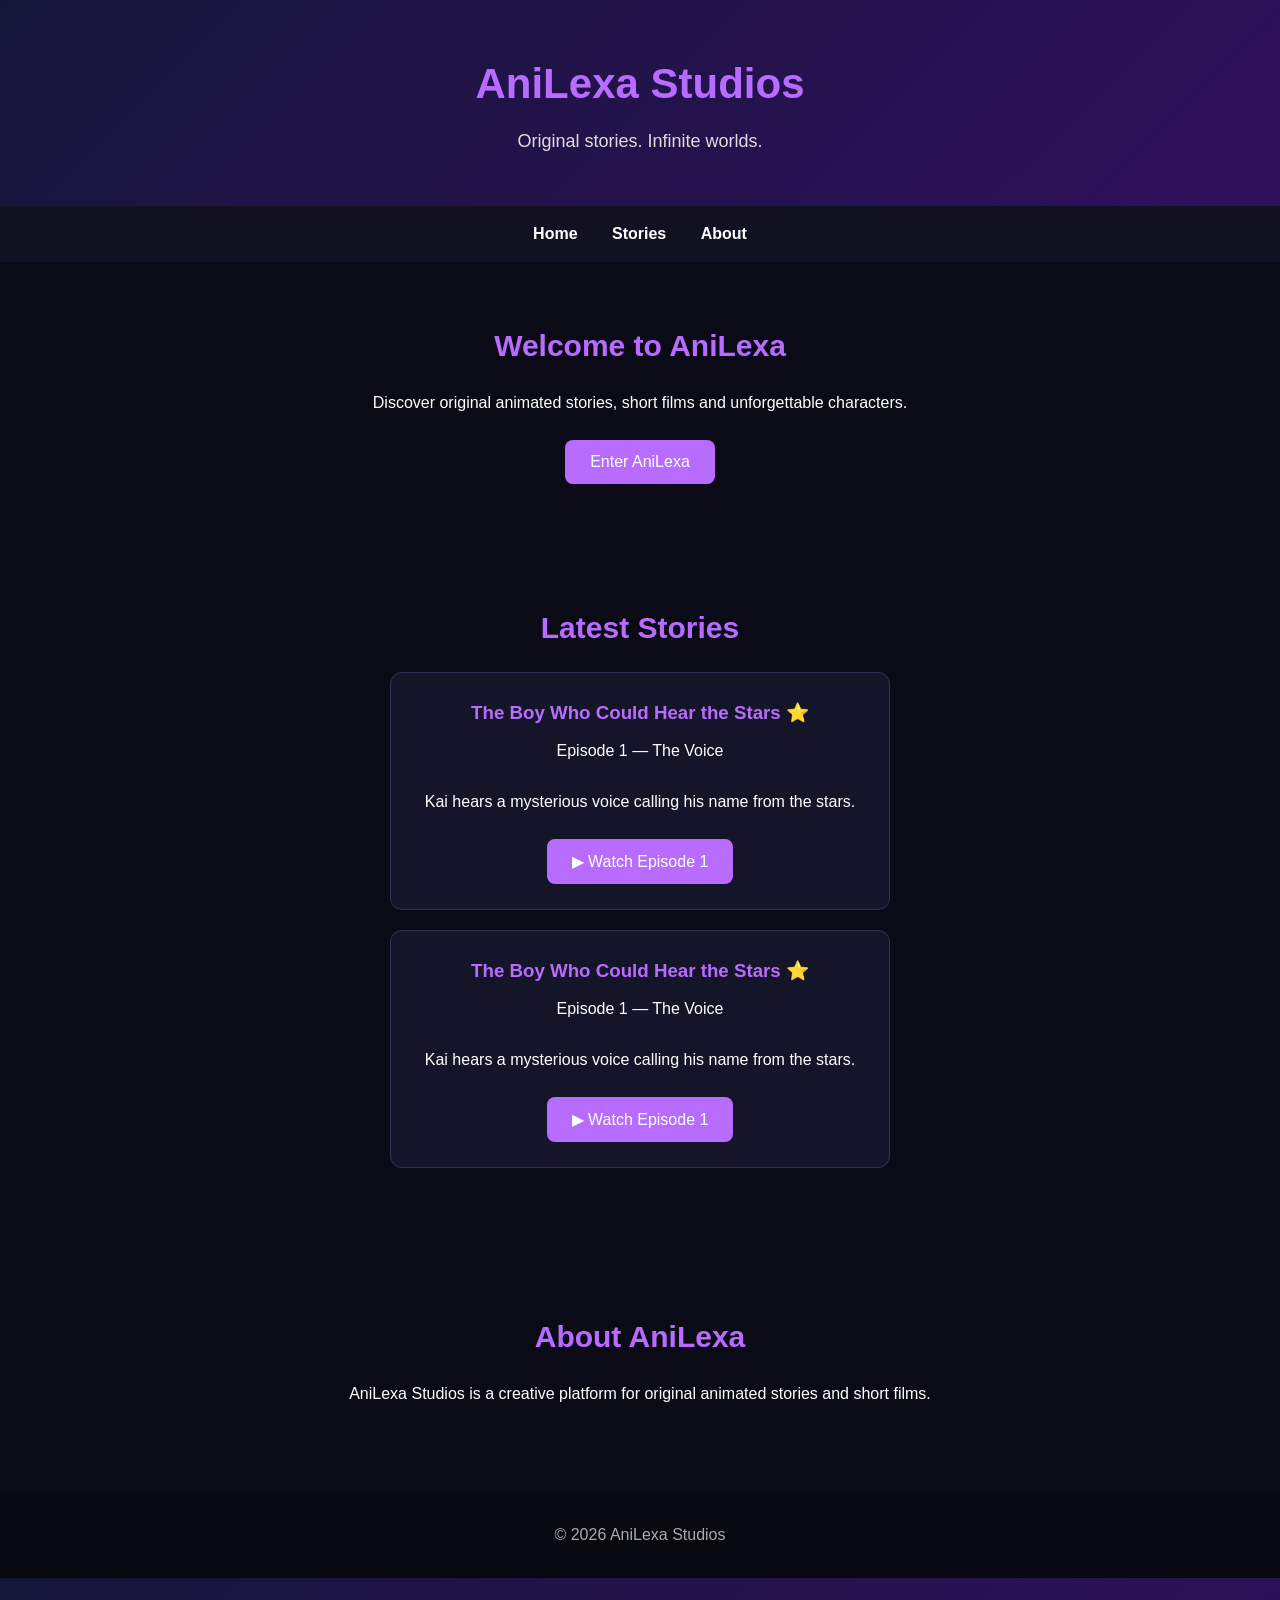
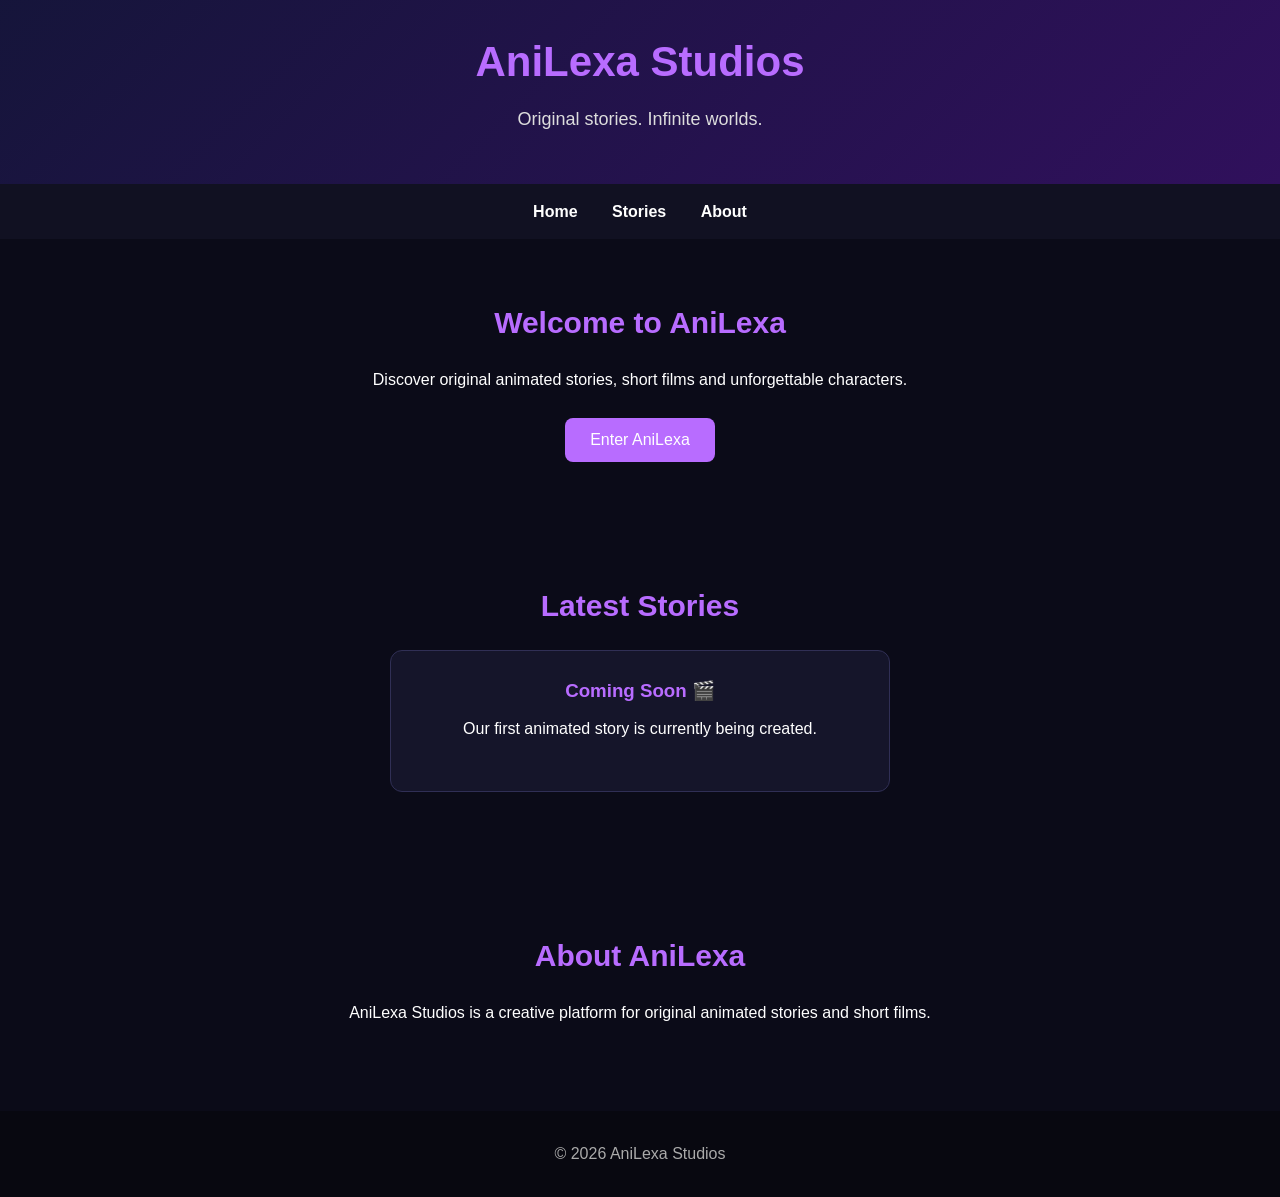
==== index.html @ 505eaad0 "Add story card for 'The Boy Who Could Hear the Stars'" ====
<!DOCTYPE html>
<html lang="en">

<head>
    <meta charset="UTF-8">
    <meta name="viewport" content="width=device-width, initial-scale=1.0">

    <title>AniLexa Studios</title>

    <meta name="description"
        content="AniLexa Studios - Original animated stories and short films.">

    <link rel="stylesheet" href="style.css">
</head>

<body>

    <header>
        <h1>AniLexa Studios</h1>
        <p>Original stories. Infinite worlds.</p>
    </header>

    <nav>
        <a href="#home">Home</a>
        <a href="#stories">Stories</a>
        <a href="#about">About</a>
    </nav>

    <main>

        <section id="home">
            <h2>Welcome to AniLexa</h2>
            <p>
                Discover original animated stories,
                short films and unforgettable characters.
            </p>

            <button onclick="welcomeMessage()">
                Enter AniLexa
            </button>
        </section>

        <section id="stories">
            <h2>Latest Stories</h2>

            <div class="story-card">

    <h3>The Boy Who Could Hear the Stars ⭐</h3>

    <p>
        Episode 1 — The Voice
    </p>

    <p>
        Kai hears a mysterious voice calling
        his name from the stars.
    </p>

    <a href="episode1.html">
        <button>▶ Watch Episode 1</button>
    </a>

            </div><div class="story-card">

    <h3>The Boy Who Could Hear the Stars ⭐</h3>

    <p>
        Episode 1 — The Voice
    </p>

    <p>
        Kai hears a mysterious voice calling
        his name from the stars.
    </p>

    <a href="episode1.html">
        <button>▶ Watch Episode 1</button>
    </a>

            </div>
    
            
    
                </p>
            </div>

        </section>

        <section id="about">
            <h2>About AniLexa</h2>

            <p>
                AniLexa Studios is a creative platform
                for original animated stories and short films.
            </p>
        </section>

    </main>

    <footer>
        <p>© 2026 AniLexa Studios</p>
    </footer>

    <script>

        function welcomeMessage() {
            alert("Welcome to AniLexa Studios! 🎬");
        }

    </script>

</body>

  </html><!DOCTYPE html>
<html lang="en">

<head>
    <meta charset="UTF-8">
    <meta name="viewport" content="width=device-width, initial-scale=1.0">

    <title>AniLexa Studios</title>

    <meta name="description"
        content="AniLexa Studios - Original animated stories and short films.">

    <link rel="stylesheet" href="style.css">
</head>

<body>

    <header>
        <h1>AniLexa Studios</h1>
        <p>Original stories. Infinite worlds.</p>
    </header>

    <nav>
        <a href="#home">Home</a>
        <a href="#stories">Stories</a>
        <a href="#about">About</a>
    </nav>

    <main>

        <section id="home">
            <h2>Welcome to AniLexa</h2>
            <p>
                Discover original animated stories,
                short films and unforgettable characters.
            </p>

            <button onclick="welcomeMessage()">
                Enter AniLexa
            </button>
        </section>

        <section id="stories">
            <h2>Latest Stories</h2>

            <div class="story-card">
                <h3>Coming Soon 🎬</h3>
                <p>
                    Our first animated story is currently
                    being created.
                </p>
            </div>

        </section>

        <section id="about">
            <h2>About AniLexa</h2>

            <p>
                AniLexa Studios is a creative platform
                for original animated stories and short films.
            </p>
        </section>

    </main>

    <footer>
        <p>© 2026 AniLexa Studios</p>
    </footer>

    <script>

        function welcomeMessage() {
            alert("Welcome to AniLexa Studios! 🎬");
        }

    </script>

</body>

  </html>
---- style.css ----
* {
    box-sizing: border-box;
    margin: 0;
    padding: 0;
}

body {
    background-color: #0b0b18;
    color: white;
    font-family: Arial, sans-serif;
    line-height: 1.6;
}

header {
    text-align: center;
    padding: 50px 20px;
    background: linear-gradient(135deg, #15153a, #30105c);
}

header h1 {
    color: #b86cff;
    font-size: 42px;
    margin-bottom: 10px;
}

header p {
    color: #ddd;
    font-size: 18px;
}

nav {
    background-color: #111122;
    padding: 15px;
    text-align: center;
    position: sticky;
    top: 0;
}

nav a {
    color: white;
    text-decoration: none;
    margin: 0 15px;
    font-weight: bold;
}

nav a:hover {
    color: #b86cff;
}

main {
    max-width: 1000px;
    margin: auto;
}

section {
    padding: 60px 20px;
    text-align: center;
}

section h2 {
    color: #b86cff;
    margin-bottom: 20px;
    font-size: 30px;
}

section p {
    max-width: 650px;
    margin: 0 auto 25px;
}

button {
    background-color: #b86cff;
    color: white;
    border: none;
    padding: 13px 25px;
    border-radius: 8px;
    font-size: 16px;
    cursor: pointer;
}

button:hover {
    background-color: #8d3ee8;
}

.story-card {
    background-color: #15152a;
    border: 1px solid #302f55;
    padding: 25px;
    border-radius: 12px;
    max-width: 500px;
    margin: 20px auto;
}

.story-card h3 {
    color: #b86cff;
    margin-bottom: 10px;
}

footer {
    text-align: center;
    padding: 30px;
    background-color: #080810;
    color: #aaa;
  }
---- style.css ----
* {
    box-sizing: border-box;
    margin: 0;
    padding: 0;
}

body {
    background-color: #0b0b18;
    color: white;
    font-family: Arial, sans-serif;
    line-height: 1.6;
}

header {
    text-align: center;
    padding: 50px 20px;
    background: linear-gradient(135deg, #15153a, #30105c);
}

header h1 {
    color: #b86cff;
    font-size: 42px;
    margin-bottom: 10px;
}

header p {
    color: #ddd;
    font-size: 18px;
}

nav {
    background-color: #111122;
    padding: 15px;
    text-align: center;
    position: sticky;
    top: 0;
}

nav a {
    color: white;
    text-decoration: none;
    margin: 0 15px;
    font-weight: bold;
}

nav a:hover {
    color: #b86cff;
}

main {
    max-width: 1000px;
    margin: auto;
}

section {
    padding: 60px 20px;
    text-align: center;
}

section h2 {
    color: #b86cff;
    margin-bottom: 20px;
    font-size: 30px;
}

section p {
    max-width: 650px;
    margin: 0 auto 25px;
}

button {
    background-color: #b86cff;
    color: white;
    border: none;
    padding: 13px 25px;
    border-radius: 8px;
    font-size: 16px;
    cursor: pointer;
}

button:hover {
    background-color: #8d3ee8;
}

.story-card {
    background-color: #15152a;
    border: 1px solid #302f55;
    padding: 25px;
    border-radius: 12px;
    max-width: 500px;
    margin: 20px auto;
}

.story-card h3 {
    color: #b86cff;
    margin-bottom: 10px;
}

footer {
    text-align: center;
    padding: 30px;
    background-color: #080810;
    color: #aaa;
  }
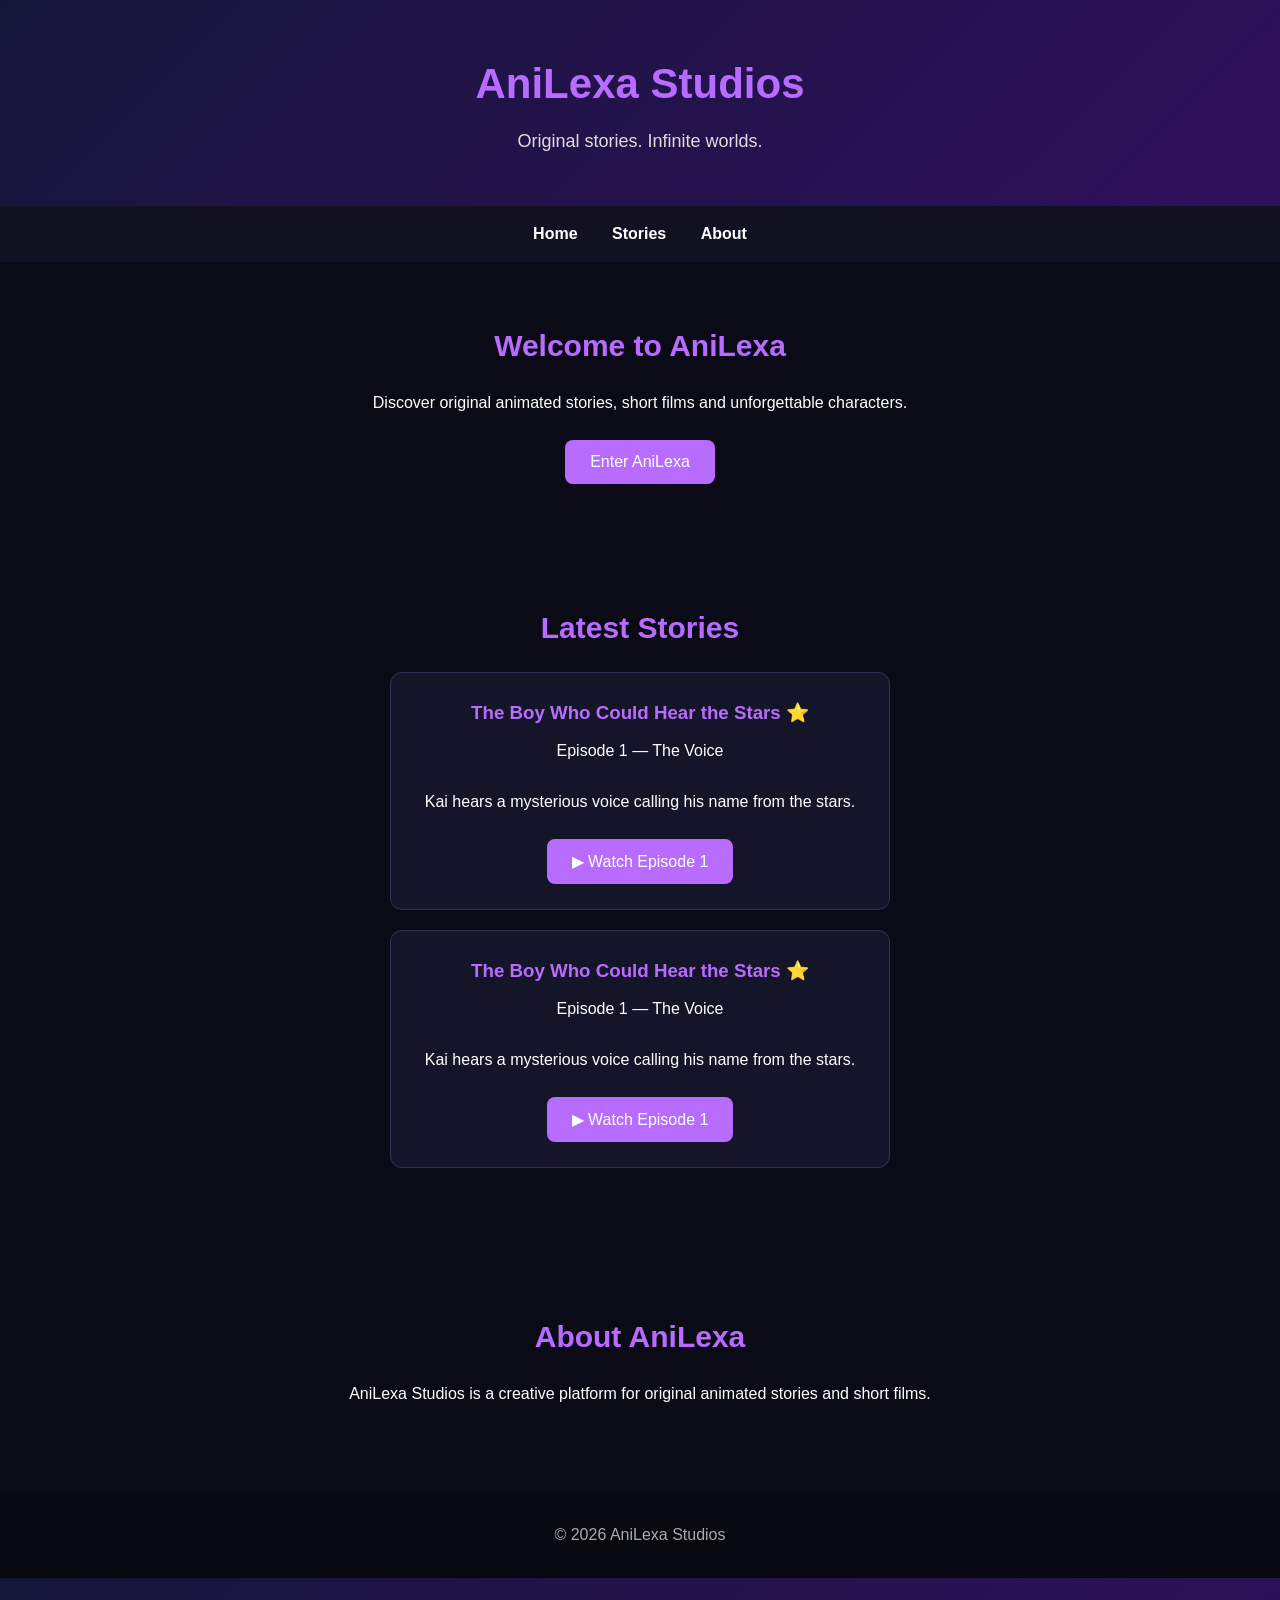
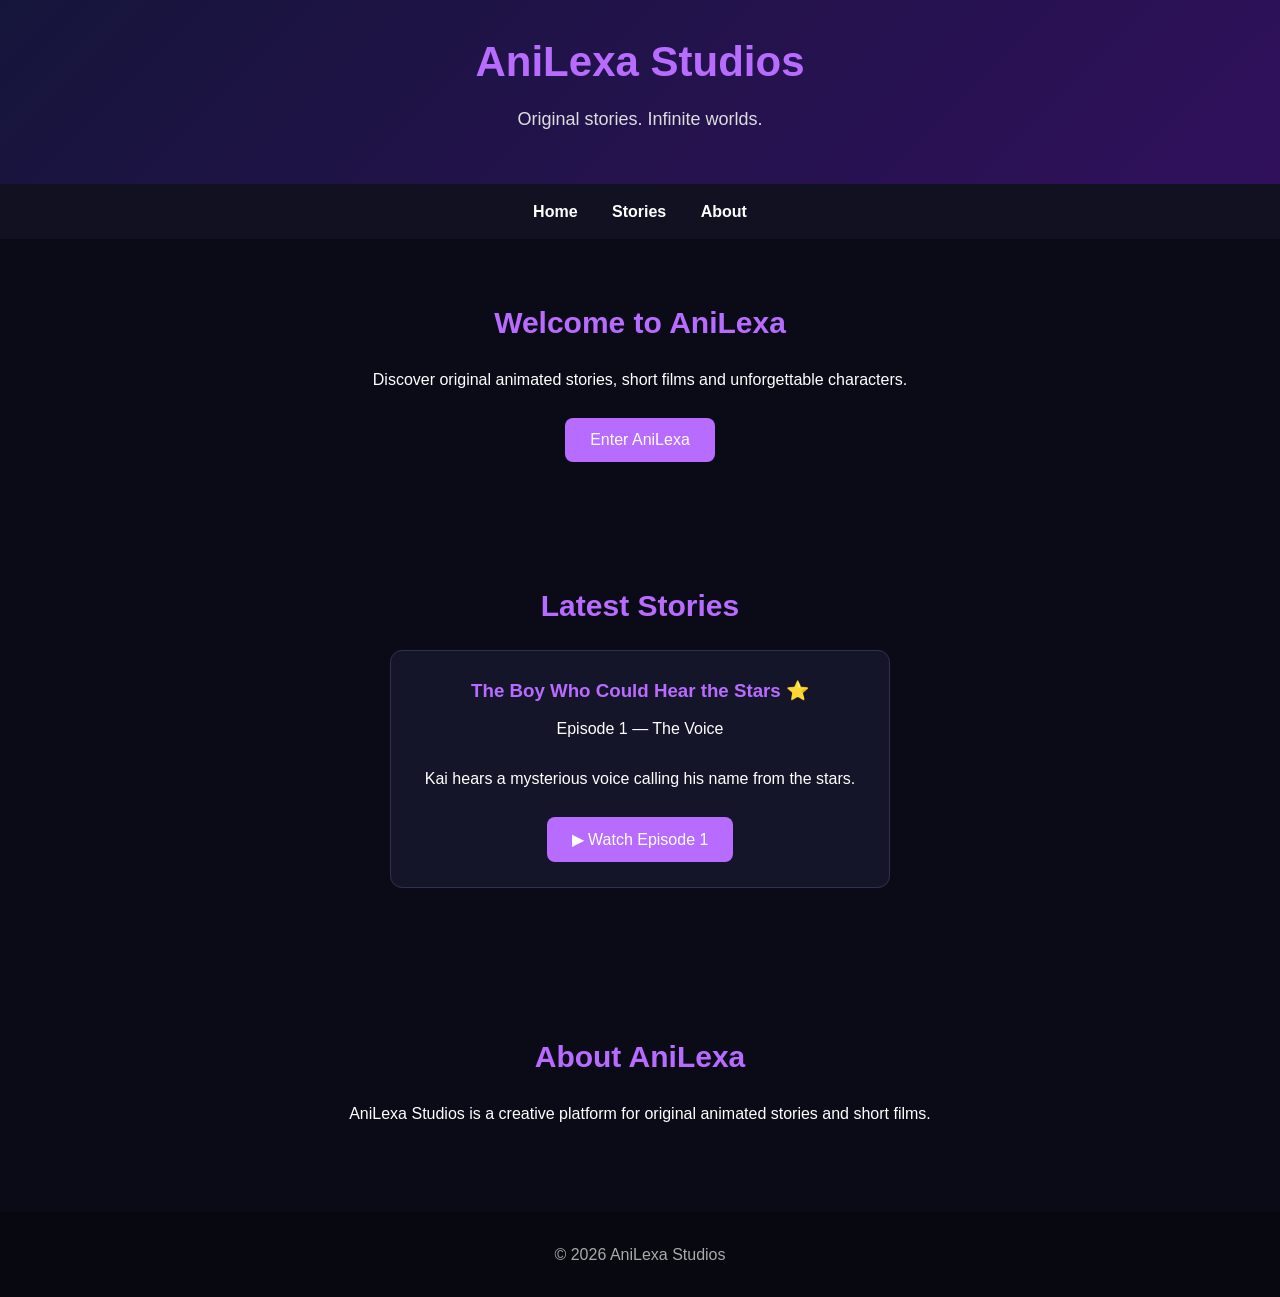
==== commit 190e8029: "Update story section with new episode details" ====
--- a/index.html
+++ b/index.html
@@ -157,10 +157,23 @@
             <h2>Latest Stories</h2>
 
             <div class="story-card">
-                <h3>Coming Soon 🎬</h3>
-                <p>
-                    Our first animated story is currently
-                    being created.
+
+    <h3>The Boy Who Could Hear the Stars ⭐</h3>
+
+    <p>
+        Episode 1 — The Voice
+    </p>
+
+    <p>
+        Kai hears a mysterious voice calling
+        his name from the stars.
+    </p>
+
+    <a href="episode1.html">
+        <button>▶ Watch Episode 1</button>
+    </a>
+
+</div>
                 </p>
             </div>
 
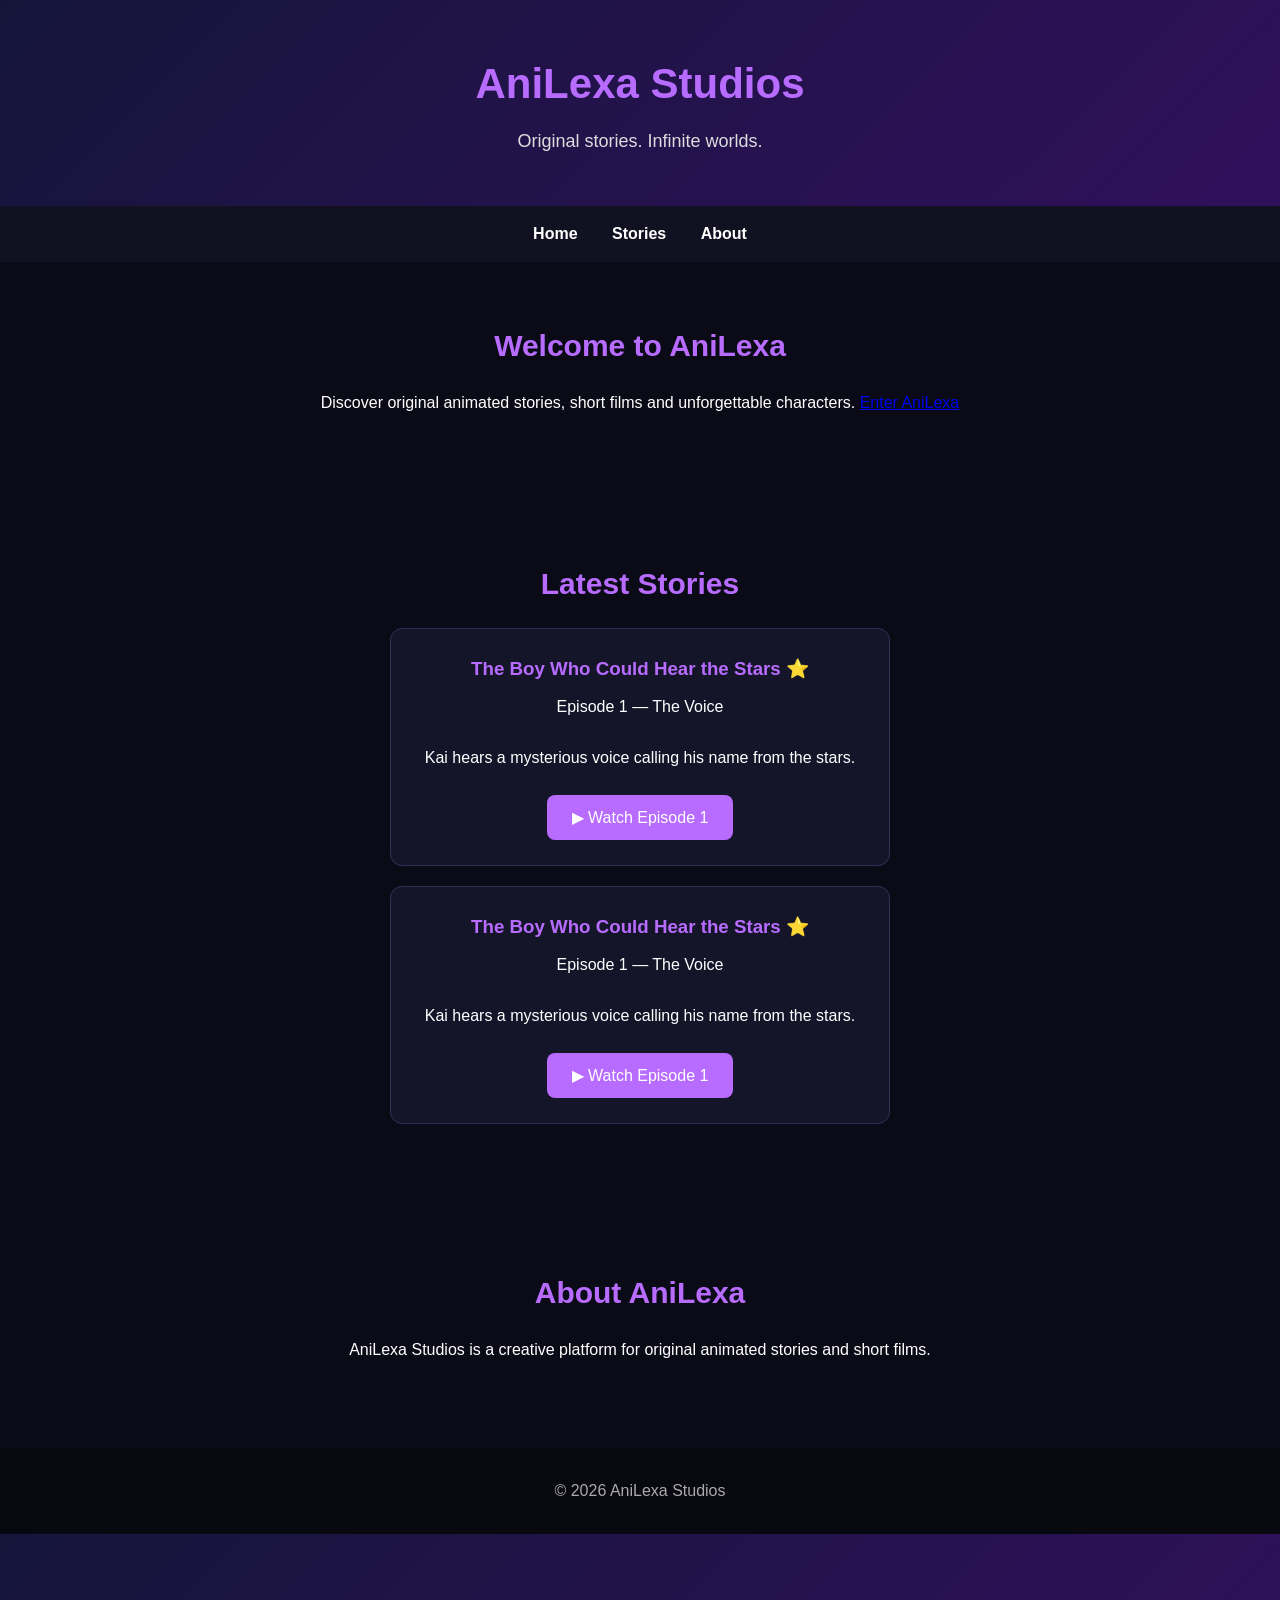
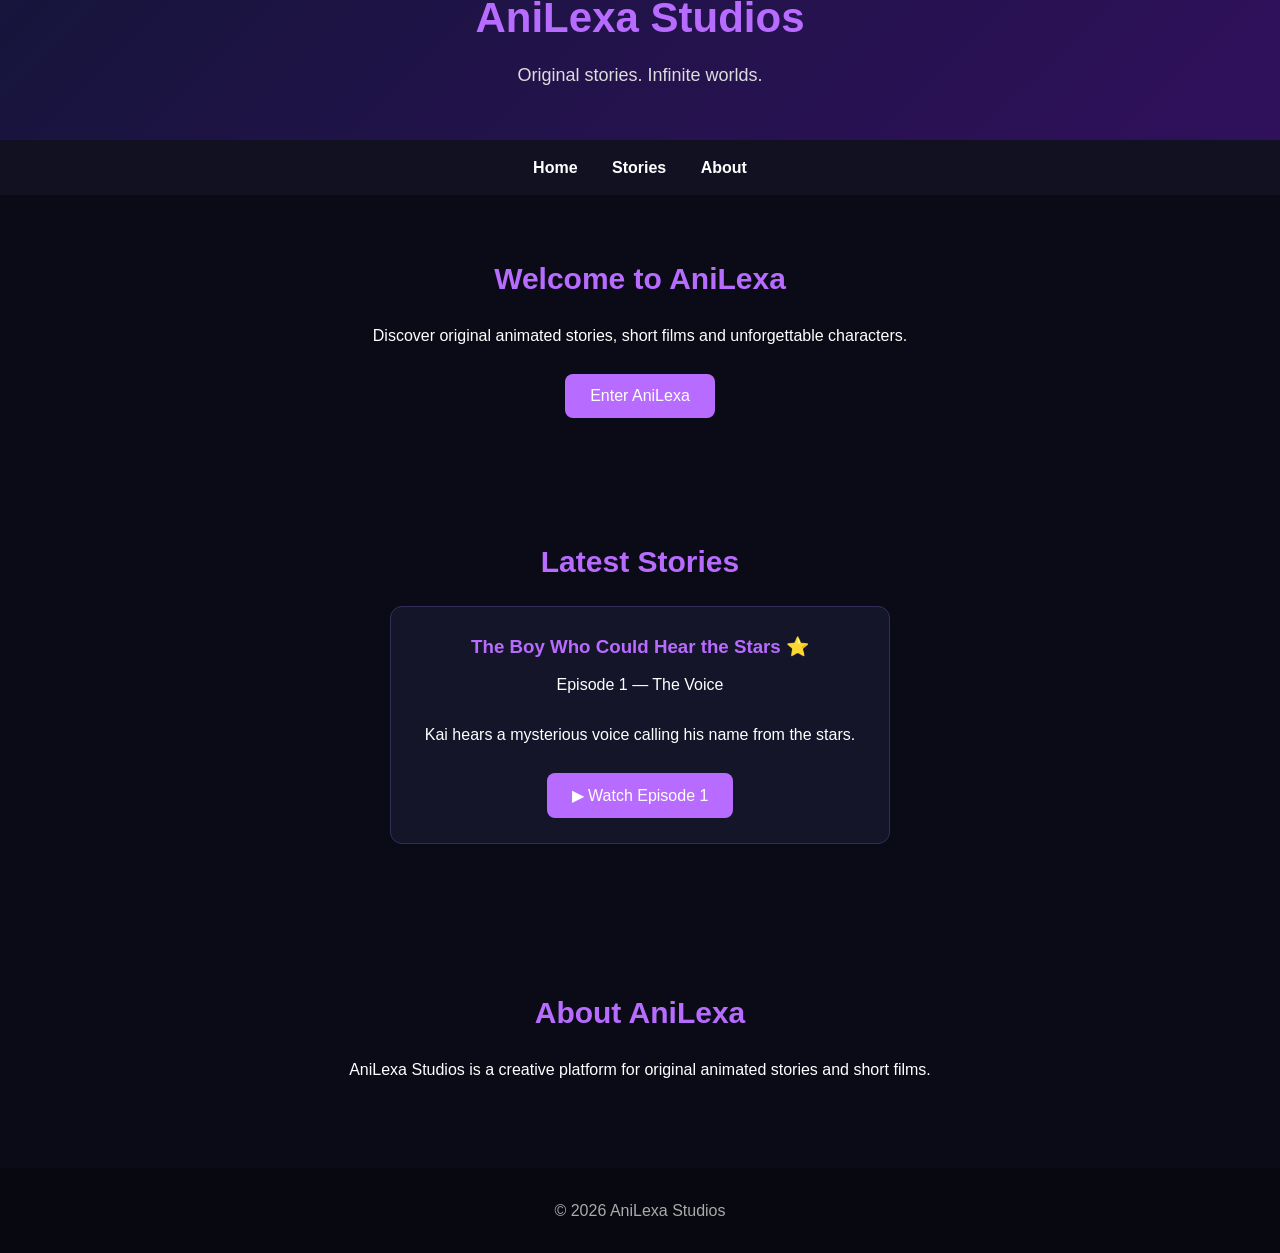
==== commit 6212cac5: "Update index.html" ====
--- a/index.html
+++ b/index.html
@@ -33,11 +33,11 @@
             <p>
                 Discover original animated stories,
                 short films and unforgettable characters.
-            </p>
-
-            <button onclick="welcomeMessage()">
-                Enter AniLexa
-            </button>
+            <a href="#stories" class="enter-button">
+    Enter AniLexa
+</a>
+
+            
         </section>
 
         <section id="stories">
--- a/style.css
+++ b/style.css
@@ -101,4 +101,93 @@
     padding: 30px;
     background-color: #080810;
     color: #aaa;
-  }
+  }.episode {
+    max-width: 800px;
+    margin: auto;
+}
+
+.episode h2 {
+    font-size: 36px;
+    color: #b86cff;
+    margin-bottom: 10px;
+}
+
+.episode-number {
+    color: #aaa;
+    font-size: 18px;
+    margin-bottom: 30px;
+}
+
+.video-box {
+    width: 100%;
+    height: 400px;
+    background: linear-gradient(135deg, #111122, #241044);
+    border: 2px solid #b86cff;
+    border-radius: 15px;
+
+    display: flex;
+    align-items: center;
+    justify-content: center;
+
+    margin-bottom: 40px;
+}
+
+.video-box p {
+    color: #ddd;
+    font-size: 20px;
+}
+
+.episode h3 {
+    color: #b86cff;
+    margin-top: 30px;
+    margin-bottom: 10px;
+}
+
+.episode a {
+    text-decoration: none;
+    }
+.episode {
+    max-width: 800px;
+    margin: auto;
+}
+
+.episode h2 {
+    font-size: 36px;
+    color: #b86cff;
+    margin-bottom: 10px;
+}
+
+.episode-number {
+    color: #aaa;
+    font-size: 18px;
+    margin-bottom: 30px;
+}
+
+.video-box {
+    width: 100%;
+    height: 400px;
+    background: linear-gradient(135deg, #111122, #241044);
+    border: 2px solid #b86cff;
+    border-radius: 15px;
+
+    display: flex;
+    align-items: center;
+    justify-content: center;
+
+    margin-bottom: 40px;
+}
+
+.video-box p {
+    color: #ddd;
+    font-size: 20px;
+}
+
+.episode h3 {
+    color: #b86cff;
+    margin-top: 30px;
+    margin-bottom: 10px;
+}
+
+.episode a {
+    text-decoration: none;
+    }
--- a/style.css
+++ b/style.css
@@ -101,4 +101,93 @@
     padding: 30px;
     background-color: #080810;
     color: #aaa;
-  }
+  }.episode {
+    max-width: 800px;
+    margin: auto;
+}
+
+.episode h2 {
+    font-size: 36px;
+    color: #b86cff;
+    margin-bottom: 10px;
+}
+
+.episode-number {
+    color: #aaa;
+    font-size: 18px;
+    margin-bottom: 30px;
+}
+
+.video-box {
+    width: 100%;
+    height: 400px;
+    background: linear-gradient(135deg, #111122, #241044);
+    border: 2px solid #b86cff;
+    border-radius: 15px;
+
+    display: flex;
+    align-items: center;
+    justify-content: center;
+
+    margin-bottom: 40px;
+}
+
+.video-box p {
+    color: #ddd;
+    font-size: 20px;
+}
+
+.episode h3 {
+    color: #b86cff;
+    margin-top: 30px;
+    margin-bottom: 10px;
+}
+
+.episode a {
+    text-decoration: none;
+    }
+.episode {
+    max-width: 800px;
+    margin: auto;
+}
+
+.episode h2 {
+    font-size: 36px;
+    color: #b86cff;
+    margin-bottom: 10px;
+}
+
+.episode-number {
+    color: #aaa;
+    font-size: 18px;
+    margin-bottom: 30px;
+}
+
+.video-box {
+    width: 100%;
+    height: 400px;
+    background: linear-gradient(135deg, #111122, #241044);
+    border: 2px solid #b86cff;
+    border-radius: 15px;
+
+    display: flex;
+    align-items: center;
+    justify-content: center;
+
+    margin-bottom: 40px;
+}
+
+.video-box p {
+    color: #ddd;
+    font-size: 20px;
+}
+
+.episode h3 {
+    color: #b86cff;
+    margin-top: 30px;
+    margin-bottom: 10px;
+}
+
+.episode a {
+    text-decoration: none;
+    }
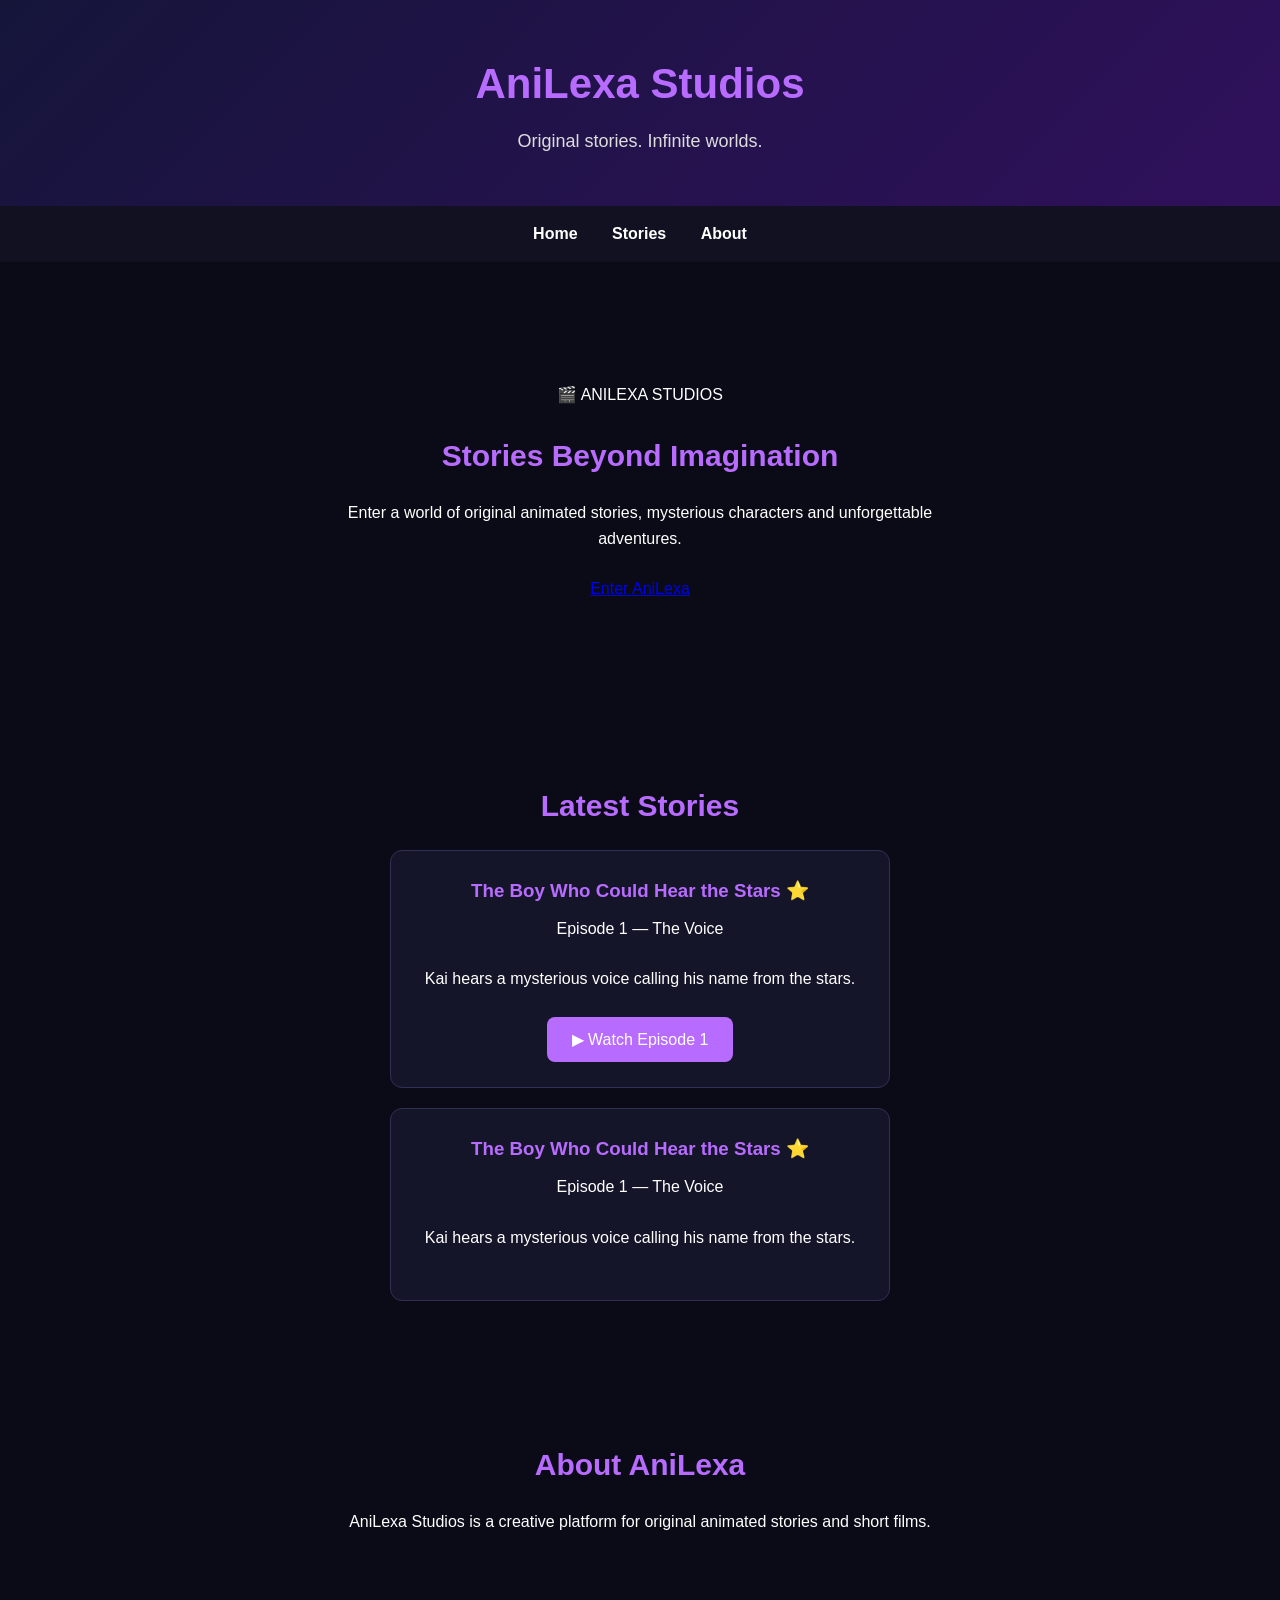
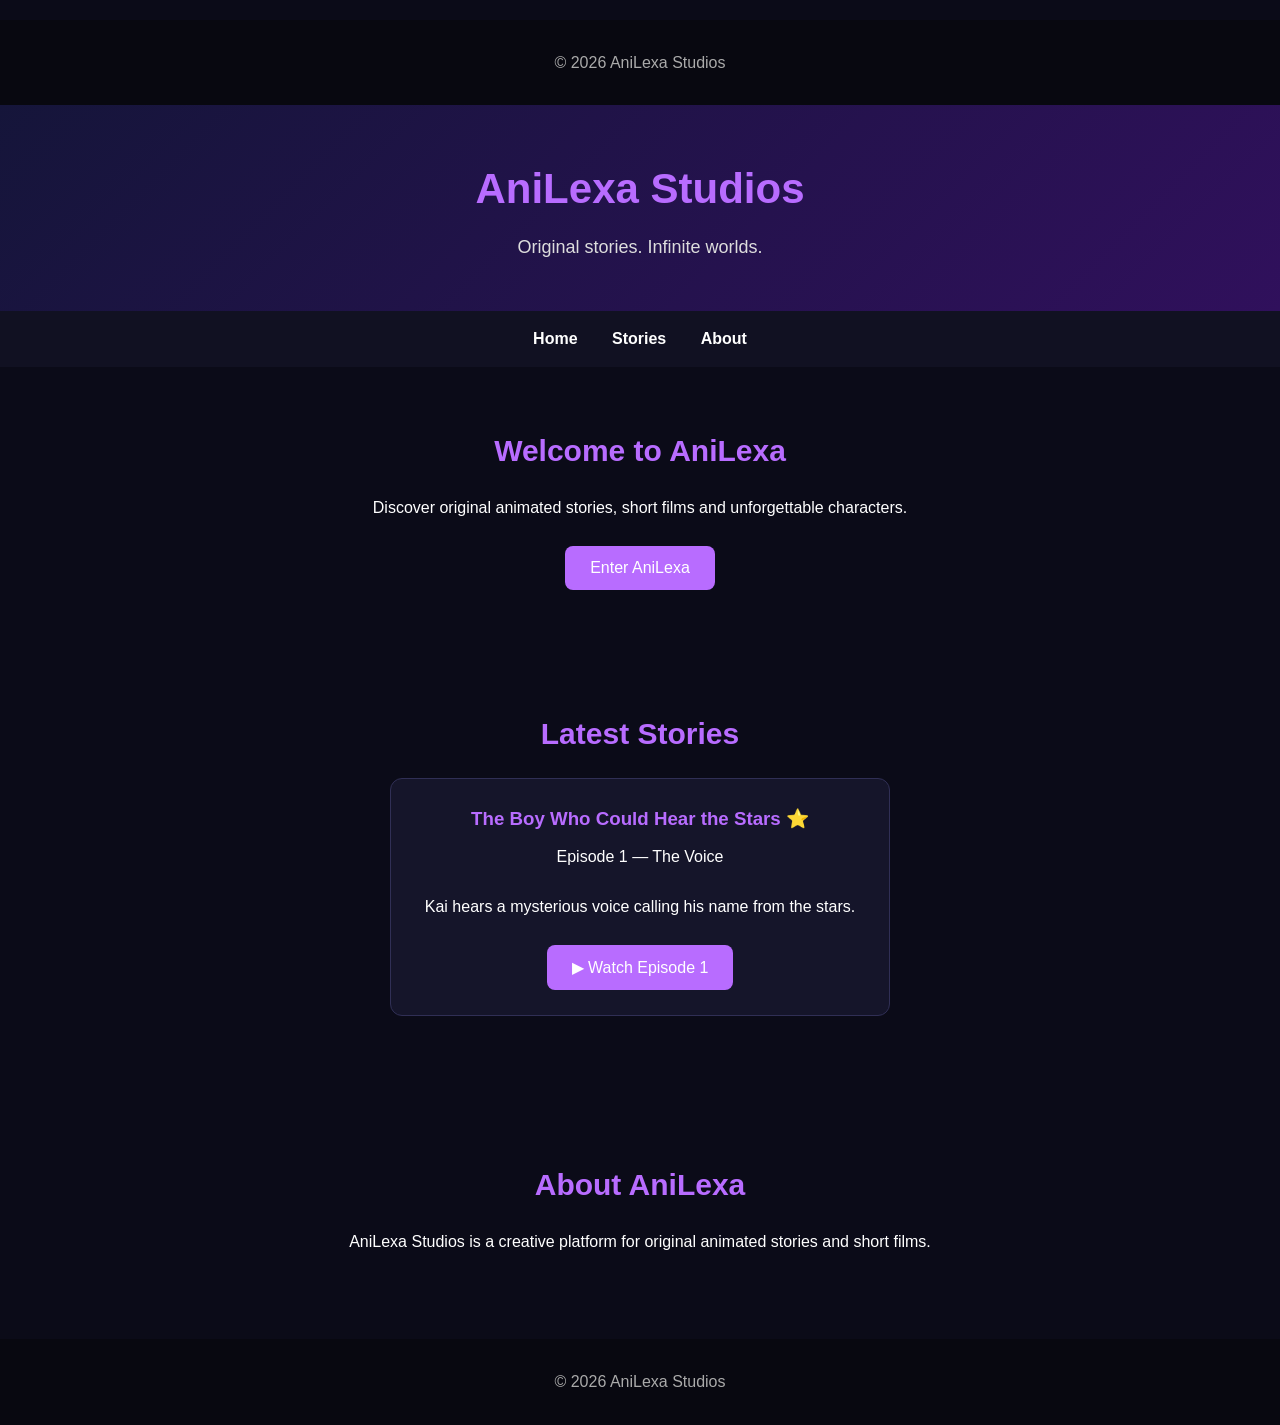
==== commit 3b4d9757: "Update index.html" ====
--- a/index.html
+++ b/index.html
@@ -29,14 +29,27 @@
     <main>
 
         <section id="home">
-            <h2>Welcome to AniLexa</h2>
-            <p>
-                Discover original animated stories,
-                short films and unforgettable characters.
-            <a href="#stories" class="enter-button">
-    Enter AniLexa
-</a>
-
+            
+<section id="home" class="hero">
+
+    <div class="hero-content">
+
+        <p class="hero-label">🎬 ANILEXA STUDIOS</p>
+
+        <h2>Stories Beyond Imagination</h2>
+
+        <p>
+            Enter a world of original animated stories,
+            mysterious characters and unforgettable adventures.
+        </p>
+
+        <a href="#stories" class="enter-button">
+            Enter AniLexa
+        </a>
+
+    </div>
+
+</section>
             
         </section>
 
@@ -73,16 +86,7 @@
         his name from the stars.
     </p>
 
-    <a href="episode1.html">
-        <button>▶ Watch Episode 1</button>
-    </a>
-
-            </div>
     
-            
-    
-                </p>
-            </div>
 
         </section>
 
--- a/style.css
+++ b/style.css
@@ -190,4 +190,21 @@
 
 .episode a {
     text-decoration: none;
-    }
+    }..enter-button {
+    display: inline-block;
+    background-color: #b86cff;
+    color: #ffffff !important;
+    text-decoration: none !important;
+    padding: 14px 28px;
+    border-radius: 10px;
+    font-size: 17px;
+    font-weight: bold;
+    border: 2px solid #b86cff;
+    transition: 0.3s;
+}
+
+.enter-button:hover {
+    background-color: #8d3ee8;
+    color: #ffffff !important;
+    transform: scale(1.05);
+}
--- a/style.css
+++ b/style.css
@@ -190,4 +190,21 @@
 
 .episode a {
     text-decoration: none;
-    }
+    }..enter-button {
+    display: inline-block;
+    background-color: #b86cff;
+    color: #ffffff !important;
+    text-decoration: none !important;
+    padding: 14px 28px;
+    border-radius: 10px;
+    font-size: 17px;
+    font-weight: bold;
+    border: 2px solid #b86cff;
+    transition: 0.3s;
+}
+
+.enter-button:hover {
+    background-color: #8d3ee8;
+    color: #ffffff !important;
+    transform: scale(1.05);
+}
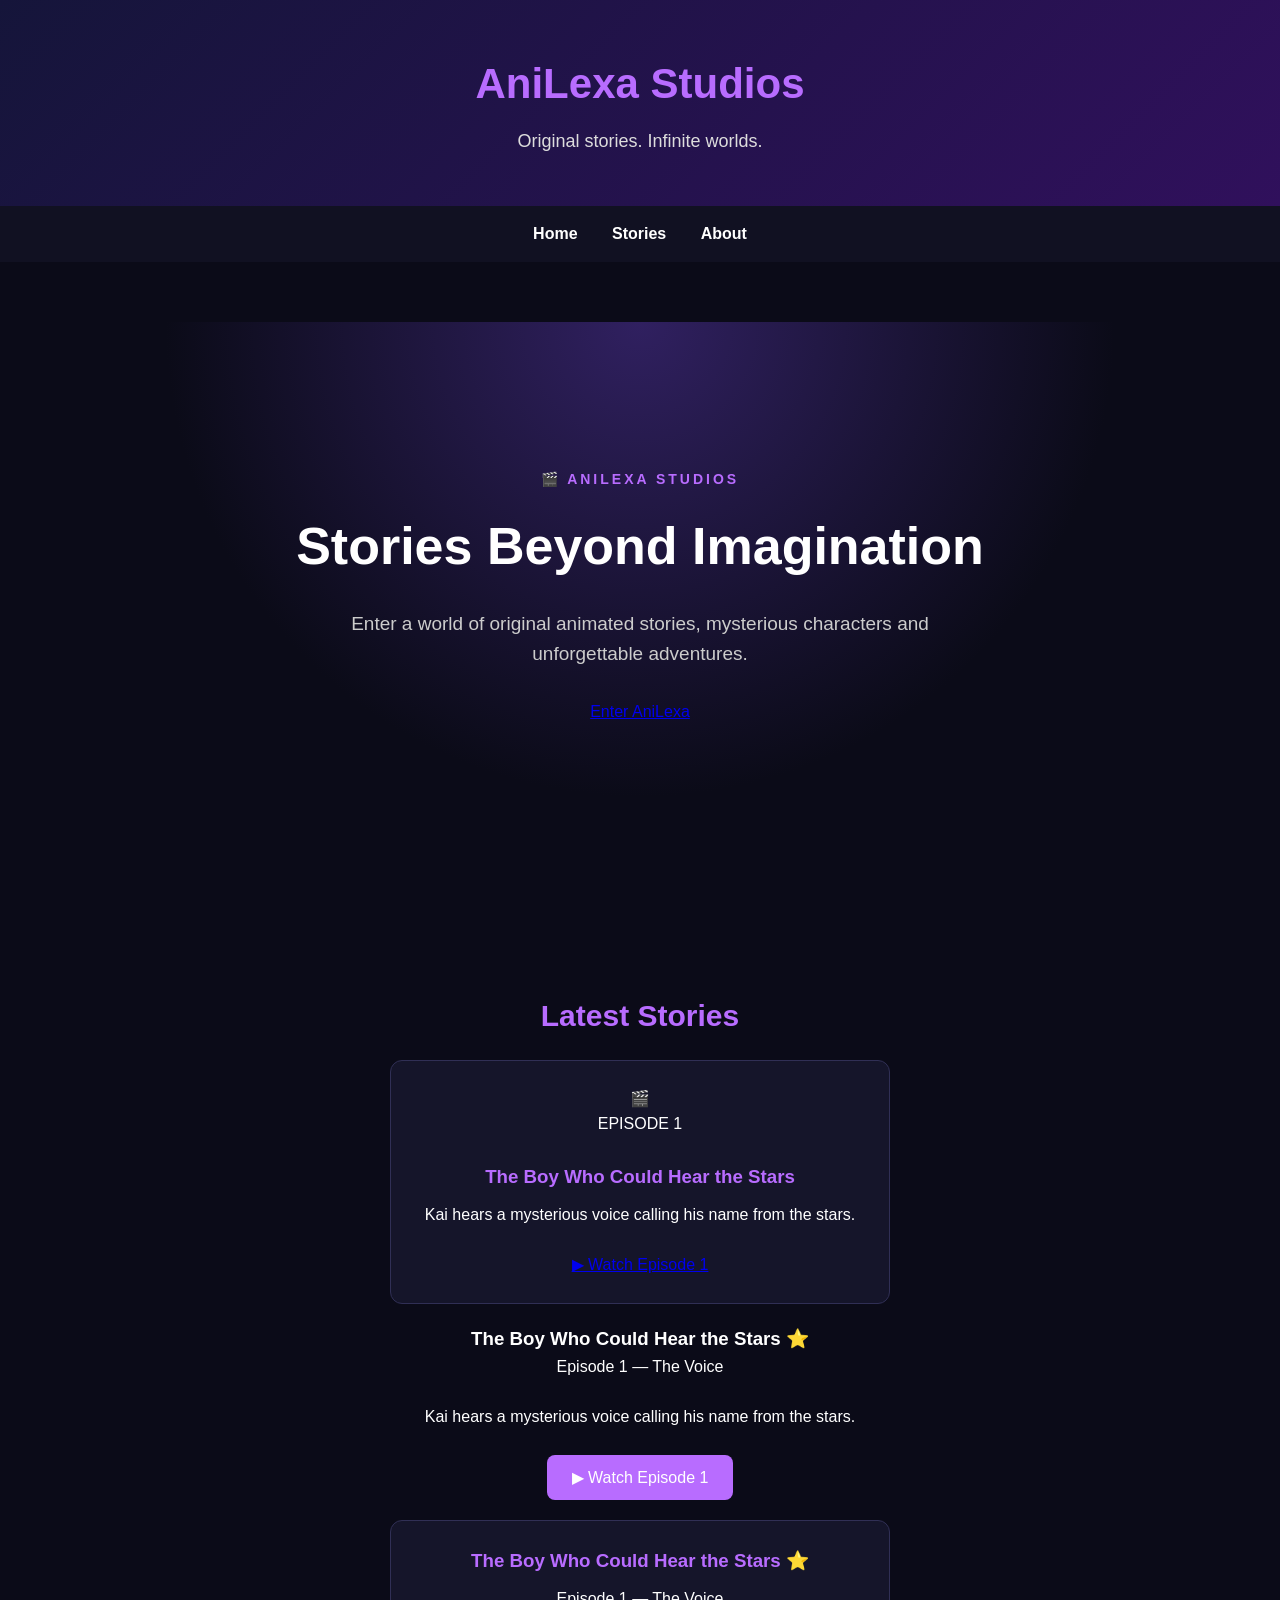
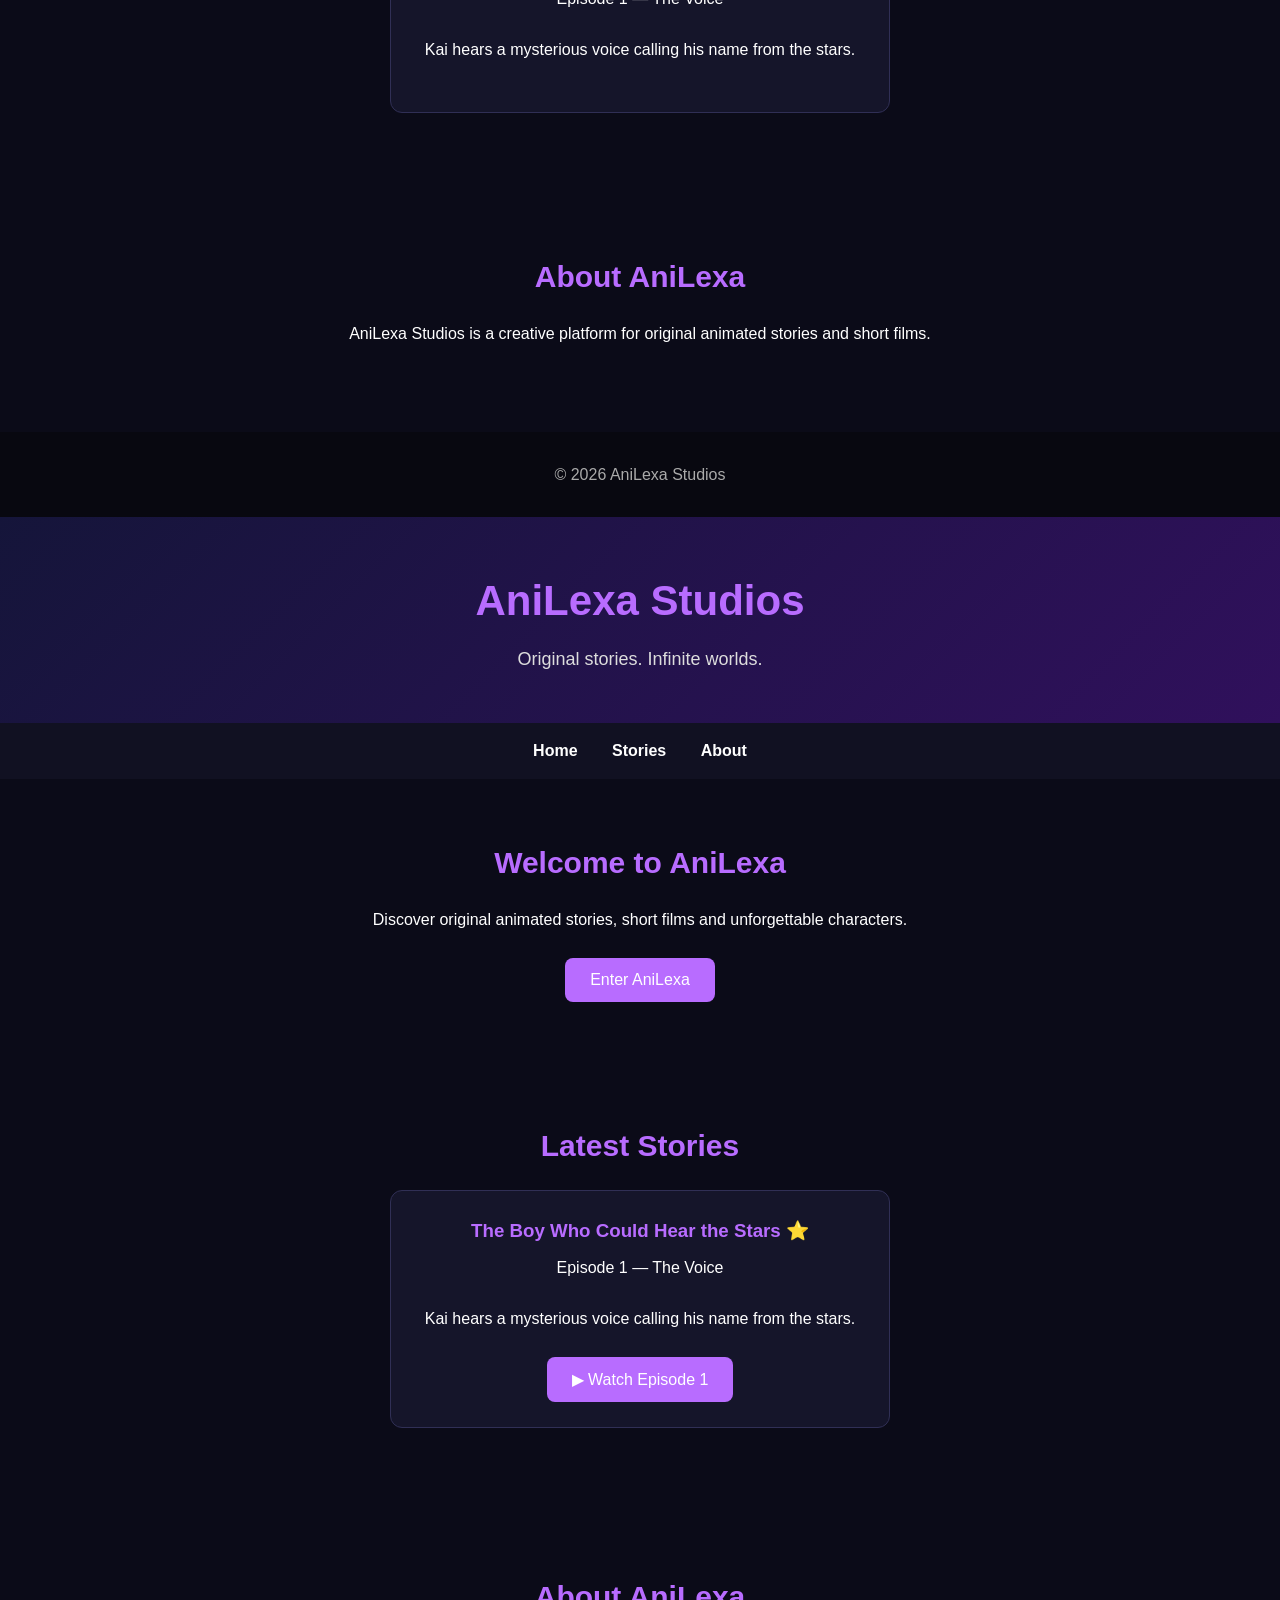
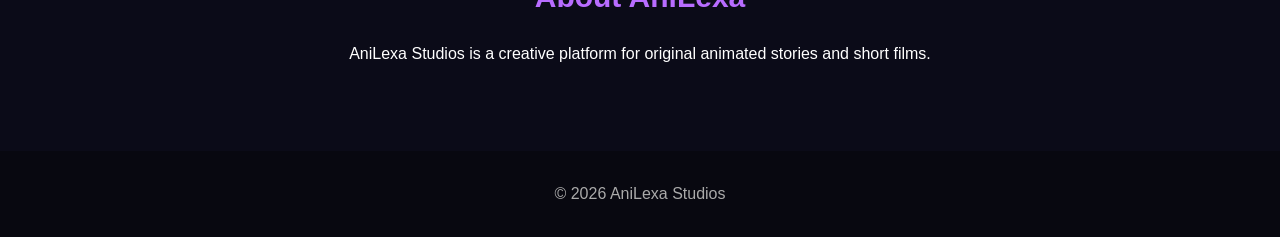
==== commit 4bd2d958: "Update index.html" ====
--- a/index.html
+++ b/index.html
@@ -57,6 +57,29 @@
             <h2>Latest Stories</h2>
 
             <div class="story-card">
+
+    <div class="story-image">
+        🎬
+    </div>
+
+    <div class="story-info">
+
+        <p class="story-tag">EPISODE 1</p>
+
+        <h3>The Boy Who Could Hear the Stars</h3>
+
+        <p>
+            Kai hears a mysterious voice calling
+            his name from the stars.
+        </p>
+
+        <a href="episode1.html" class="watch-button">
+            ▶ Watch Episode 1
+        </a>
+
+    </div>
+
+</div>
 
     <h3>The Boy Who Could Hear the Stars ⭐</h3>
 
--- a/style.css
+++ b/style.css
@@ -207,4 +207,40 @@
     background-color: #8d3ee8;
     color: #ffffff !important;
     transform: scale(1.05);
-}
+}.hero {
+    min-height: 550px;
+
+    display: flex;
+    align-items: center;
+    justify-content: center;
+
+    text-align: center;
+
+    background:
+        radial-gradient(circle at top, #302060, #0b0b18 65%);
+}
+
+.hero-content {
+    max-width: 750px;
+    padding: 40px 20px;
+}
+
+.hero-label {
+    color: #b86cff;
+    font-size: 14px;
+    font-weight: bold;
+    letter-spacing: 3px;
+    margin-bottom: 15px;
+}
+
+.hero h2 {
+    font-size: 52px;
+    color: white;
+    margin-bottom: 20px;
+}
+
+.hero-content > p:not(.hero-label) {
+    color: #ccc;
+    font-size: 19px;
+    margin-bottom: 30px;
+    }
--- a/style.css
+++ b/style.css
@@ -207,4 +207,40 @@
     background-color: #8d3ee8;
     color: #ffffff !important;
     transform: scale(1.05);
-}
+}.hero {
+    min-height: 550px;
+
+    display: flex;
+    align-items: center;
+    justify-content: center;
+
+    text-align: center;
+
+    background:
+        radial-gradient(circle at top, #302060, #0b0b18 65%);
+}
+
+.hero-content {
+    max-width: 750px;
+    padding: 40px 20px;
+}
+
+.hero-label {
+    color: #b86cff;
+    font-size: 14px;
+    font-weight: bold;
+    letter-spacing: 3px;
+    margin-bottom: 15px;
+}
+
+.hero h2 {
+    font-size: 52px;
+    color: white;
+    margin-bottom: 20px;
+}
+
+.hero-content > p:not(.hero-label) {
+    color: #ccc;
+    font-size: 19px;
+    margin-bottom: 30px;
+    }
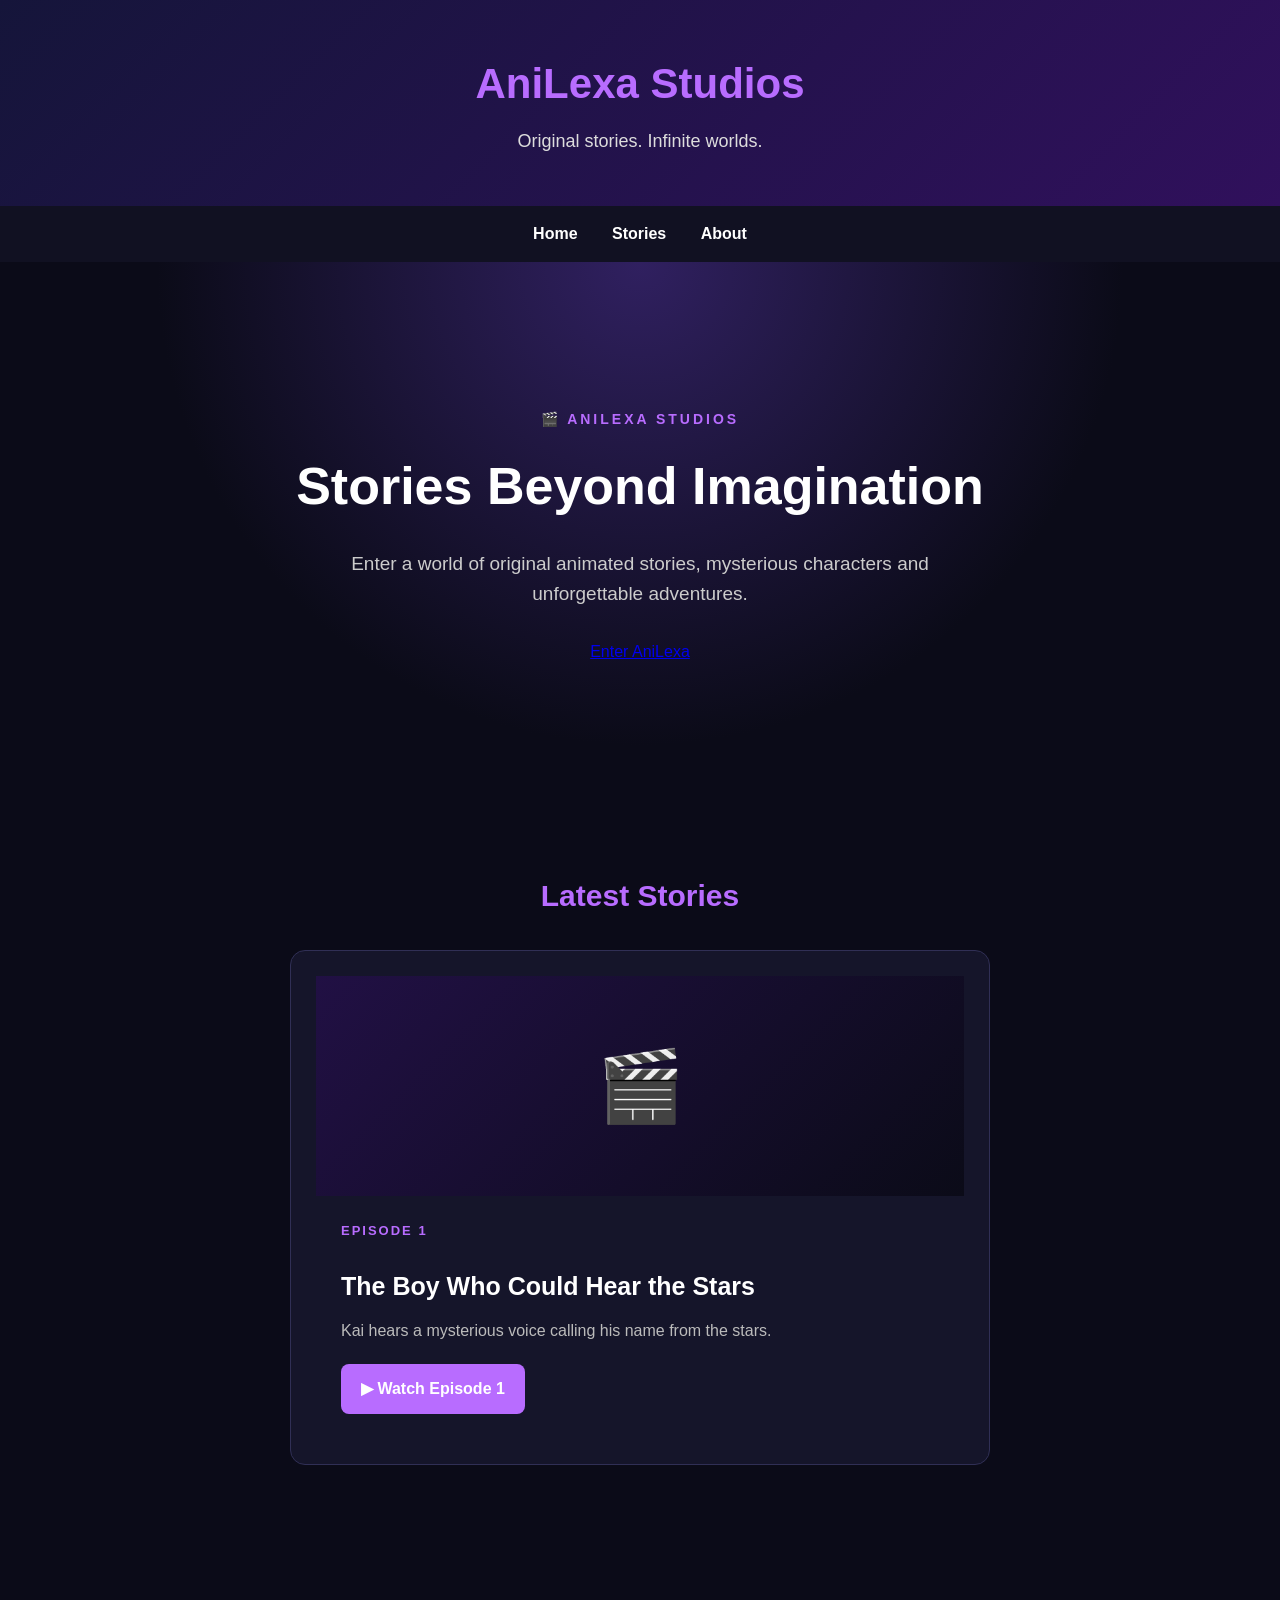
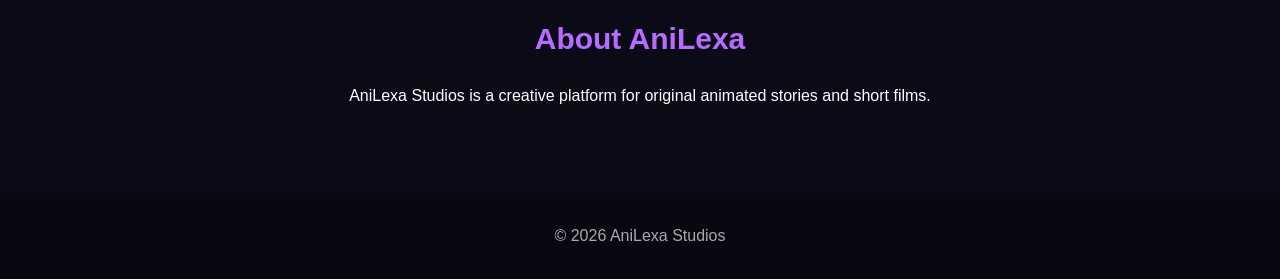
==== commit fbf6abc5: "Update index.html" ====
--- a/index.html
+++ b/index.html
@@ -1,234 +1,101 @@
-<!DOCTYPE html>
-<html lang="en">
+<!DOCTYPE html><html lang="en"><head>
+    <meta charset="UTF-8">
+    <meta name="viewport" content="width=device-width, initial-scale=1.0"><title>AniLexa Studios</title>
 
-<head>
-    <meta charset="UTF-8">
-    <meta name="viewport" content="width=device-width, initial-scale=1.0">
+<meta name="description"
+    content="AniLexa Studios - Original animated stories and short films.">
 
-    <title>AniLexa Studios</title>
+<link rel="stylesheet" href="style.css">
 
-    <meta name="description"
-        content="AniLexa Studios - Original animated stories and short films.">
+</head><body><header>
+    <h1>AniLexa Studios</h1>
+    <p>Original stories. Infinite worlds.</p>
+</header>
 
-    <link rel="stylesheet" href="style.css">
-</head>
+<nav>
+    <a href="#home">Home</a>
+    <a href="#stories">Stories</a>
+    <a href="#about">About</a>
+</nav>
 
-<body>
+<main>
 
-    <header>
-        <h1>AniLexa Studios</h1>
-        <p>Original stories. Infinite worlds.</p>
-    </header>
+    <!-- HERO SECTION -->
+    <section id="home" class="hero">
 
-    <nav>
-        <a href="#home">Home</a>
-        <a href="#stories">Stories</a>
-        <a href="#about">About</a>
-    </nav>
+        <div class="hero-content">
 
-    <main>
+            <p class="hero-label">🎬 ANILEXA STUDIOS</p>
 
-        <section id="home">
-            
-<section id="home" class="hero">
+            <h2>Stories Beyond Imagination</h2>
 
-    <div class="hero-content">
+            <p>
+                Enter a world of original animated stories,
+                mysterious characters and unforgettable adventures.
+            </p>
 
-        <p class="hero-label">🎬 ANILEXA STUDIOS</p>
+            <a href="#stories" class="enter-button">
+                Enter AniLexa
+            </a>
 
-        <h2>Stories Beyond Imagination</h2>
+        </div>
+
+    </section>
+
+
+    <!-- LATEST STORIES -->
+    <section id="stories">
+
+        <h2>Latest Stories</h2>
+
+        <div class="story-card">
+
+            <div class="story-image">
+                🎬
+            </div>
+
+            <div class="story-info">
+
+                <p class="story-tag">EPISODE 1</p>
+
+                <h3>The Boy Who Could Hear the Stars</h3>
+
+                <p>
+                    Kai hears a mysterious voice calling
+                    his name from the stars.
+                </p>
+
+                <a href="episode1.html" class="watch-button">
+                    ▶ Watch Episode 1
+                </a>
+
+            </div>
+
+        </div>
+
+    </section>
+
+
+    <!-- ABOUT -->
+    <section id="about">
+
+        <h2>About AniLexa</h2>
 
         <p>
-            Enter a world of original animated stories,
-            mysterious characters and unforgettable adventures.
+            AniLexa Studios is a creative platform
+            for original animated stories and short films.
         </p>
 
-        <a href="#stories" class="enter-button">
-            Enter AniLexa
-        </a>
+    </section>
 
-    </div>
+</main>
 
-</section>
-            
-        </section>
 
-        <section id="stories">
-            <h2>Latest Stories</h2>
+<!-- FOOTER -->
+<footer>
 
-            <div class="story-card">
+    <p>© 2026 AniLexa Studios</p>
 
-    <div class="story-image">
-        🎬
-    </div>
+</footer>
 
-    <div class="story-info">
-
-        <p class="story-tag">EPISODE 1</p>
-
-        <h3>The Boy Who Could Hear the Stars</h3>
-
-        <p>
-            Kai hears a mysterious voice calling
-            his name from the stars.
-        </p>
-
-        <a href="episode1.html" class="watch-button">
-            ▶ Watch Episode 1
-        </a>
-
-    </div>
-
-</div>
-
-    <h3>The Boy Who Could Hear the Stars ⭐</h3>
-
-    <p>
-        Episode 1 — The Voice
-    </p>
-
-    <p>
-        Kai hears a mysterious voice calling
-        his name from the stars.
-    </p>
-
-    <a href="episode1.html">
-        <button>▶ Watch Episode 1</button>
-    </a>
-
-            </div><div class="story-card">
-
-    <h3>The Boy Who Could Hear the Stars ⭐</h3>
-
-    <p>
-        Episode 1 — The Voice
-    </p>
-
-    <p>
-        Kai hears a mysterious voice calling
-        his name from the stars.
-    </p>
-
-    
-
-        </section>
-
-        <section id="about">
-            <h2>About AniLexa</h2>
-
-            <p>
-                AniLexa Studios is a creative platform
-                for original animated stories and short films.
-            </p>
-        </section>
-
-    </main>
-
-    <footer>
-        <p>© 2026 AniLexa Studios</p>
-    </footer>
-
-    <script>
-
-        function welcomeMessage() {
-            alert("Welcome to AniLexa Studios! 🎬");
-        }
-
-    </script>
-
-</body>
-
-  </html><!DOCTYPE html>
-<html lang="en">
-
-<head>
-    <meta charset="UTF-8">
-    <meta name="viewport" content="width=device-width, initial-scale=1.0">
-
-    <title>AniLexa Studios</title>
-
-    <meta name="description"
-        content="AniLexa Studios - Original animated stories and short films.">
-
-    <link rel="stylesheet" href="style.css">
-</head>
-
-<body>
-
-    <header>
-        <h1>AniLexa Studios</h1>
-        <p>Original stories. Infinite worlds.</p>
-    </header>
-
-    <nav>
-        <a href="#home">Home</a>
-        <a href="#stories">Stories</a>
-        <a href="#about">About</a>
-    </nav>
-
-    <main>
-
-        <section id="home">
-            <h2>Welcome to AniLexa</h2>
-            <p>
-                Discover original animated stories,
-                short films and unforgettable characters.
-            </p>
-
-            <button onclick="welcomeMessage()">
-                Enter AniLexa
-            </button>
-        </section>
-
-        <section id="stories">
-            <h2>Latest Stories</h2>
-
-            <div class="story-card">
-
-    <h3>The Boy Who Could Hear the Stars ⭐</h3>
-
-    <p>
-        Episode 1 — The Voice
-    </p>
-
-    <p>
-        Kai hears a mysterious voice calling
-        his name from the stars.
-    </p>
-
-    <a href="episode1.html">
-        <button>▶ Watch Episode 1</button>
-    </a>
-
-</div>
-                </p>
-            </div>
-
-        </section>
-
-        <section id="about">
-            <h2>About AniLexa</h2>
-
-            <p>
-                AniLexa Studios is a creative platform
-                for original animated stories and short films.
-            </p>
-        </section>
-
-    </main>
-
-    <footer>
-        <p>© 2026 AniLexa Studios</p>
-    </footer>
-
-    <script>
-
-        function welcomeMessage() {
-            alert("Welcome to AniLexa Studios! 🎬");
-        }
-
-    </script>
-
-</body>
-
-  </html>
+</body></html>
--- a/style.css
+++ b/style.css
@@ -244,3 +244,96 @@
     font-size: 19px;
     margin-bottom: 30px;
     }
+.story-card {
+    max-width: 700px;
+    margin: 30px auto;
+    background-color: #15152a;
+    border: 1px solid #302f55;
+    border-radius: 15px;
+    overflow: hidden;
+    text-align: left;
+}
+
+.story-image {
+    height: 220px;
+    background: linear-gradient(135deg, #211044, #0b0b18);
+    display: flex;
+    align-items: center;
+    justify-content: center;
+    font-size: 70px;
+}
+
+.story-info {
+    padding: 25px;
+}
+
+.story-tag {
+    color: #b86cff;
+    font-size: 13px;
+    font-weight: bold;
+    letter-spacing: 2px;
+}
+
+.story-info h3 {
+    color: white;
+    font-size: 25px;
+    margin: 8px 0 12px;
+}
+
+.story-info p:not(.story-tag) {
+    color: #bbb;
+    margin-bottom: 20px;
+}
+
+.watch-button {
+    display: inline-block;
+    background-color: #b86cff;
+    color: white;
+    text-decoration: none;
+    padding: 12px 20px;
+    border-radius: 8px;
+    font-weight: bold;
+}
+
+.watch-button:hover {
+    background-color: #8d3ee8;
+}@media (max-width: 600px) {
+
+    header h1 {
+        font-size: 32px;
+    }
+
+    nav a {
+        margin: 0 7px;
+        font-size: 14px;
+    }
+
+    .hero {
+        min-height: 500px;
+    }
+
+    .hero h2 {
+        font-size: 36px;
+    }
+
+    .hero-content > p:not(.hero-label) {
+        font-size: 16px;
+    }
+
+    section {
+        padding: 45px 15px;
+    }
+
+    .story-image {
+        height: 180px;
+    }
+
+    .story-info h3 {
+        font-size: 21px;
+    }
+
+    .video-box {
+        height: 220px;
+    }
+
+}
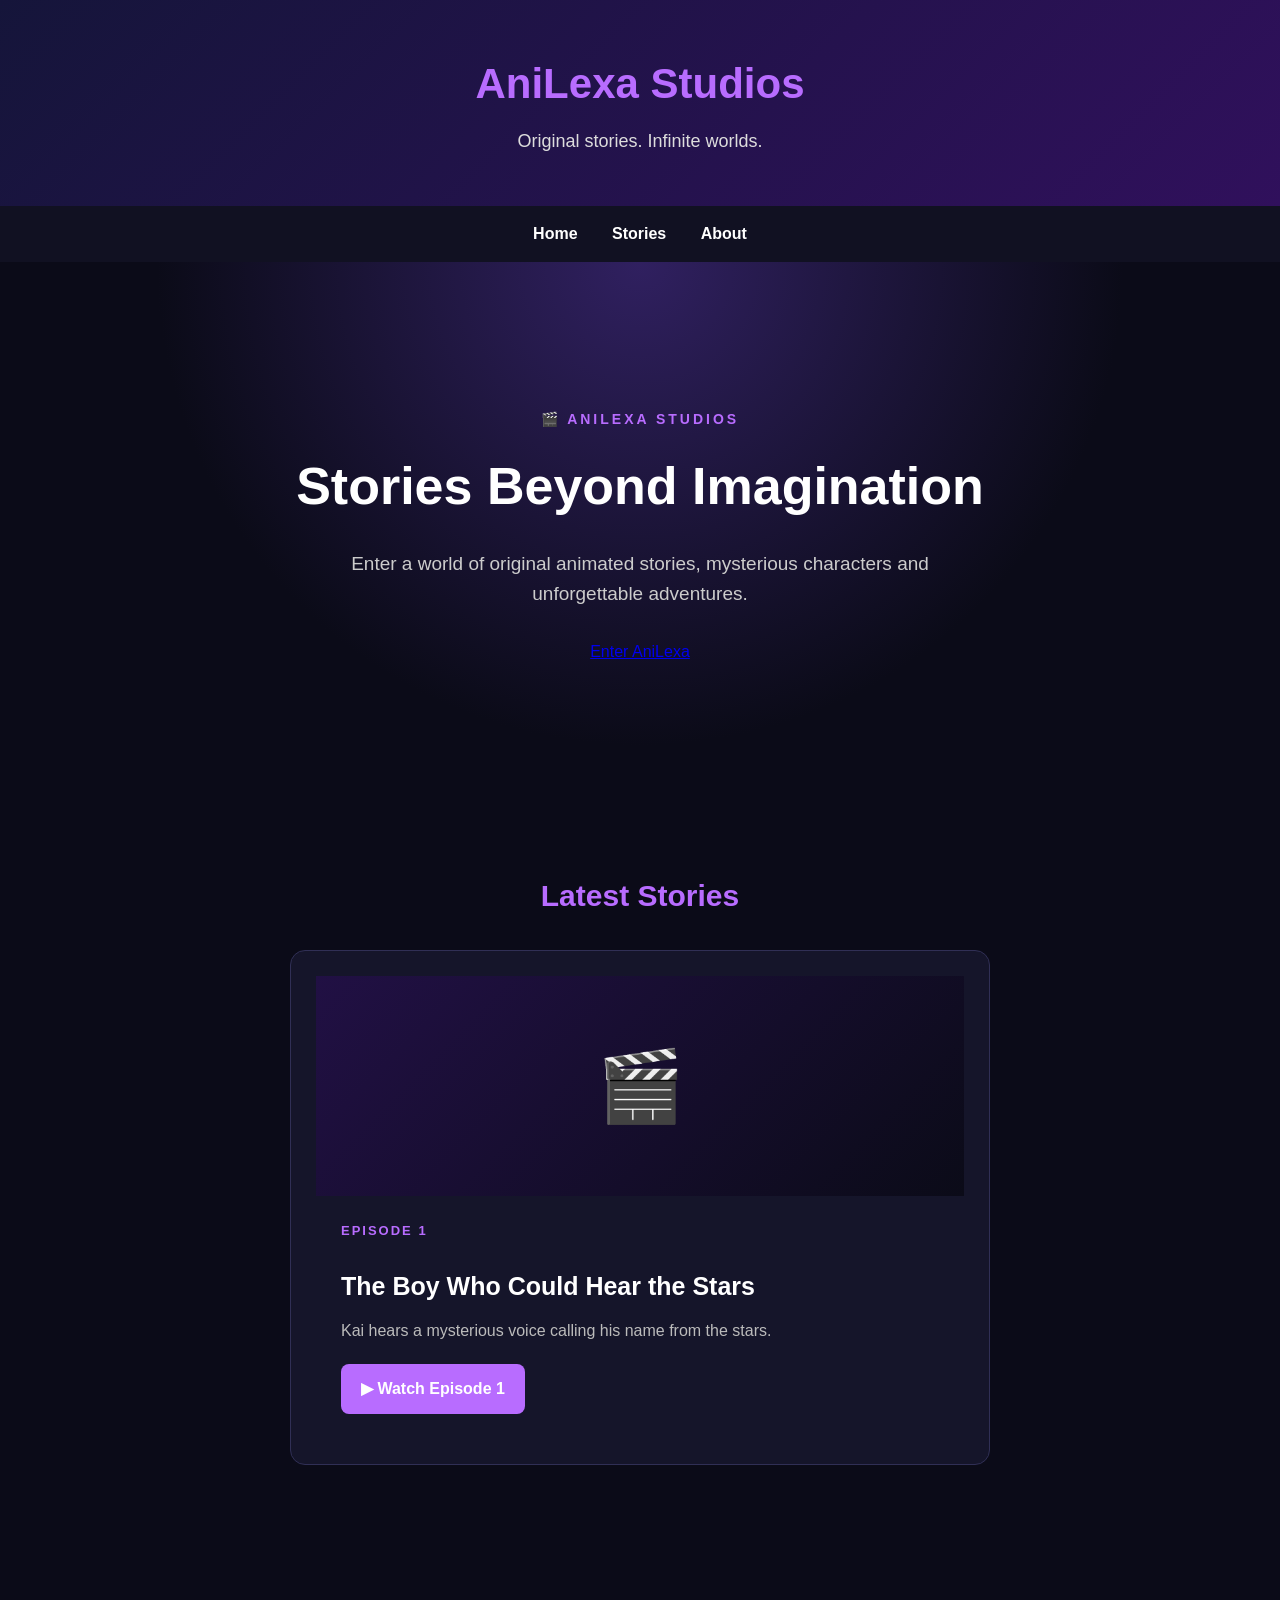
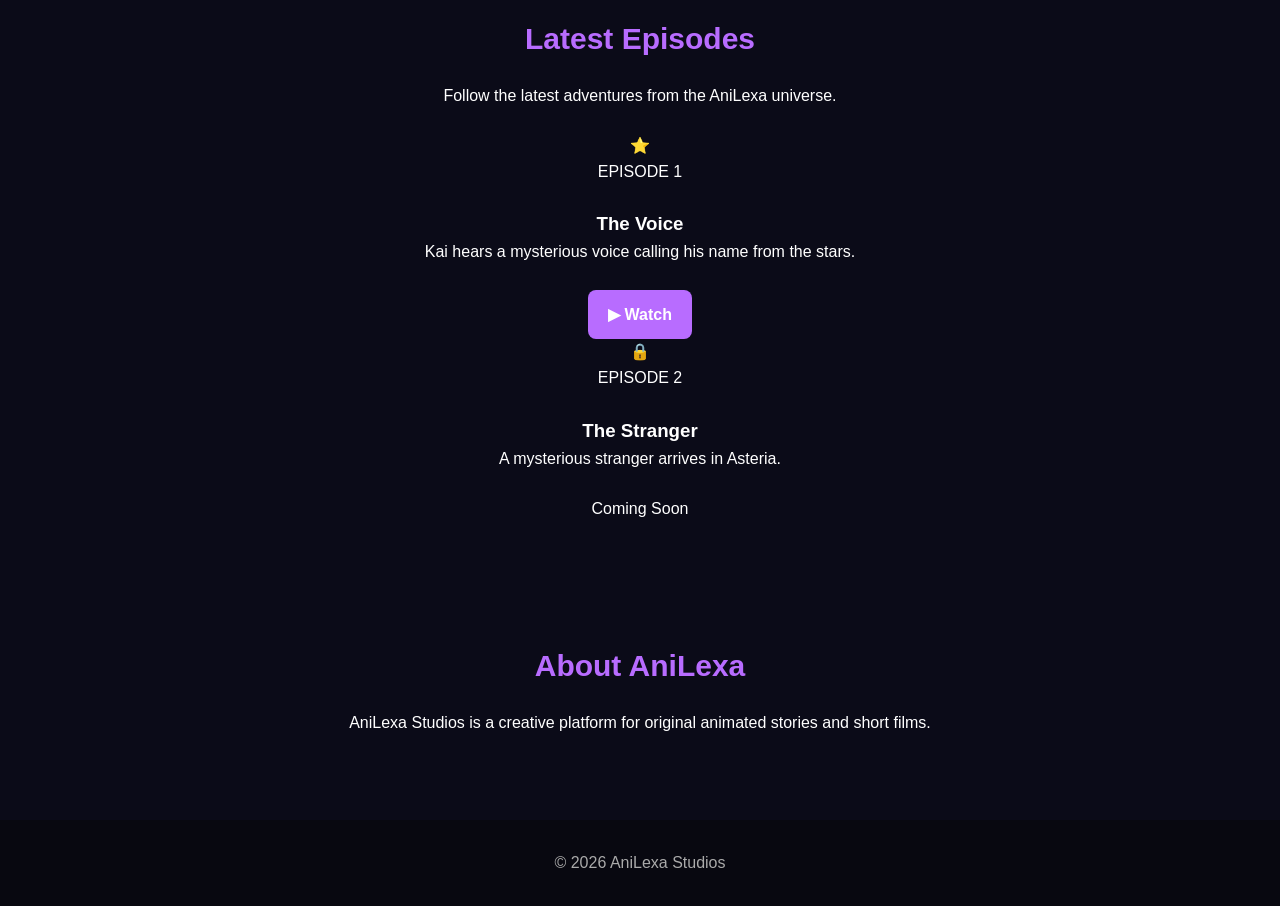
==== commit 24cd5a1a: "Update index.html" ====
--- a/index.html
+++ b/index.html
@@ -74,7 +74,67 @@
         </div>
 
     </section>
+<!-- LATEST EPISODES --><section id="episodes"><h2>Latest Episodes</h2>
 
+<p class="section-intro">
+    Follow the latest adventures from the AniLexa universe.
+</p>
+
+<div class="episode-grid">
+
+    <div class="episode-card">
+
+        <div class="episode-placeholder">
+            ⭐
+        </div>
+
+        <div class="episode-info">
+
+            <p class="episode-tag">EPISODE 1</p>
+
+            <h3>The Voice</h3>
+
+            <p>
+                Kai hears a mysterious voice
+                calling his name from the stars.
+            </p>
+
+            <a href="episode1.html" class="watch-button">
+                ▶ Watch
+            </a>
+
+        </div>
+
+    </div>
+
+    <div class="episode-card">
+
+        <div class="episode-placeholder">
+            🔒
+        </div>
+
+        <div class="episode-info">
+
+            <p class="episode-tag">EPISODE 2</p>
+
+            <h3>The Stranger</h3>
+
+            <p>
+                A mysterious stranger arrives
+                in Asteria.
+            </p>
+
+            <span class="coming-soon">
+                Coming Soon
+            </span>
+
+        </div>
+
+    </div>
+
+</div>
+
+    </section>
 
     <!-- ABOUT -->
     <section id="about">
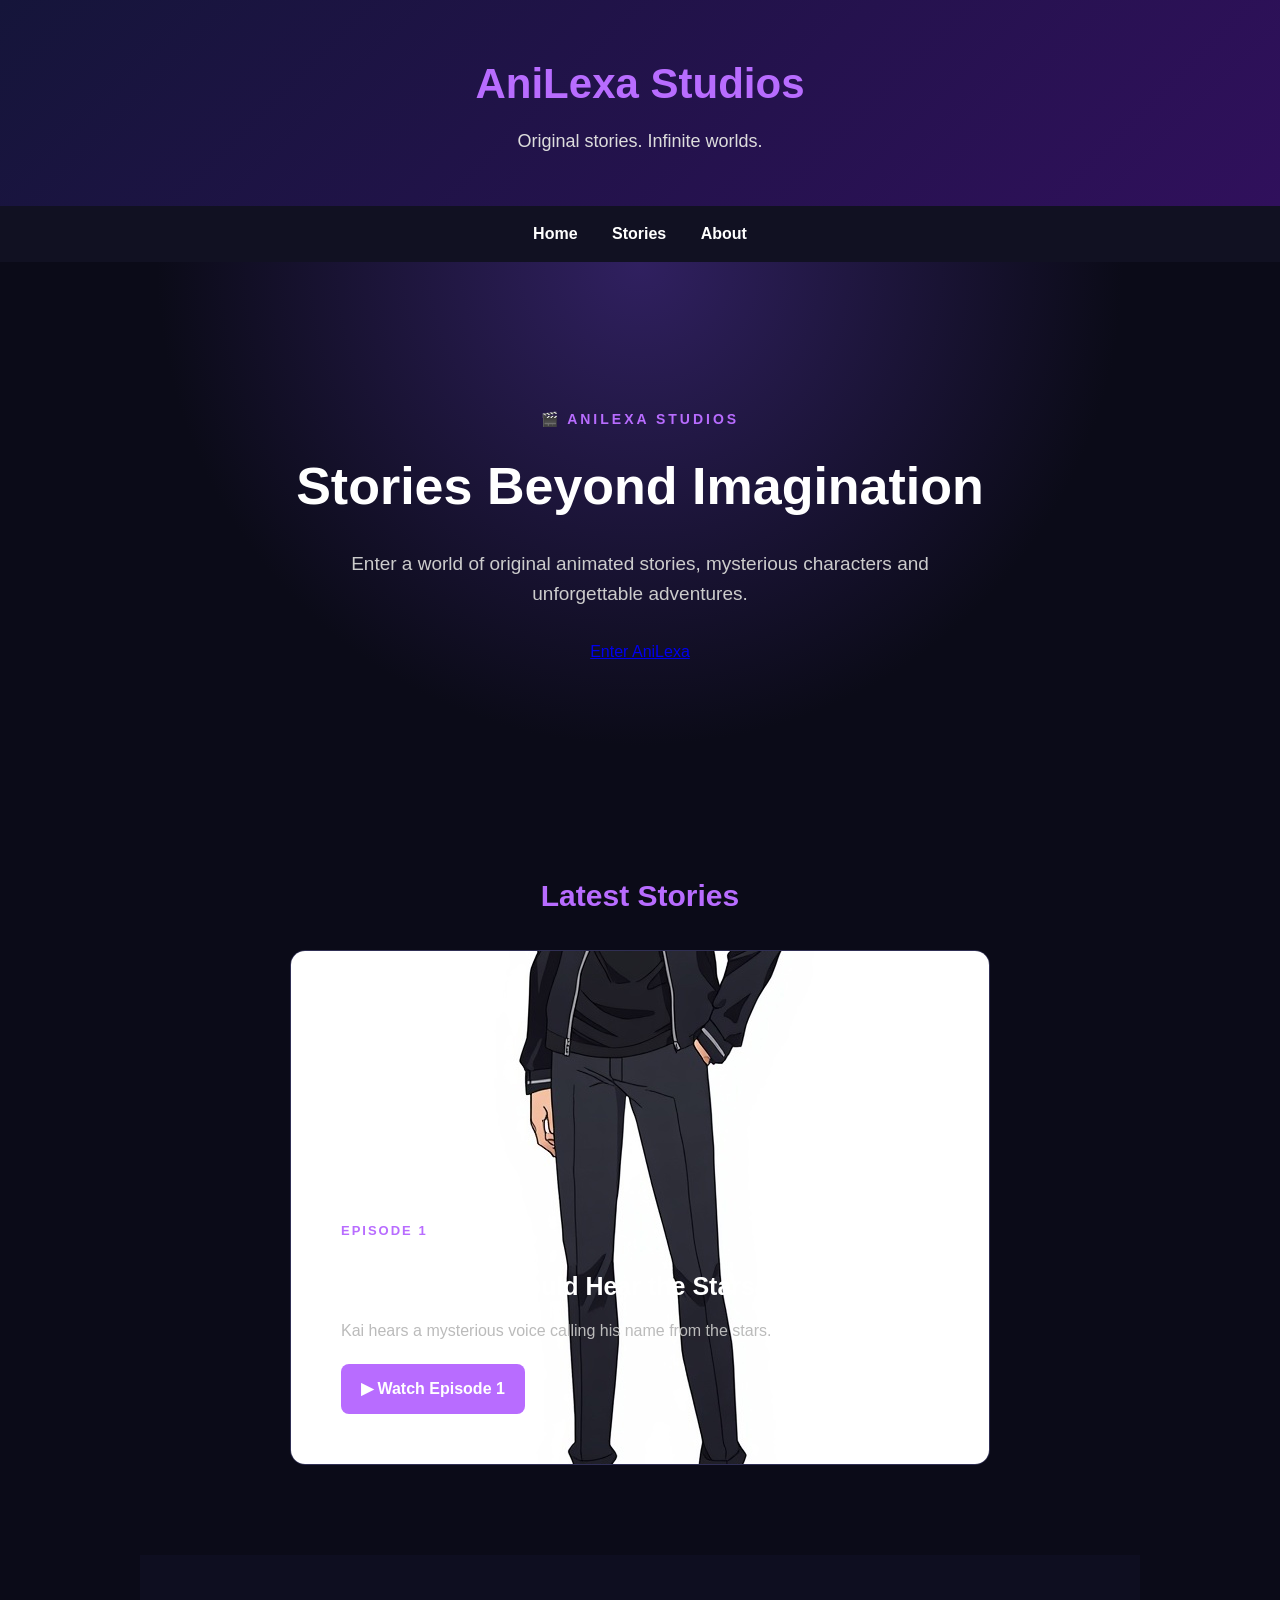
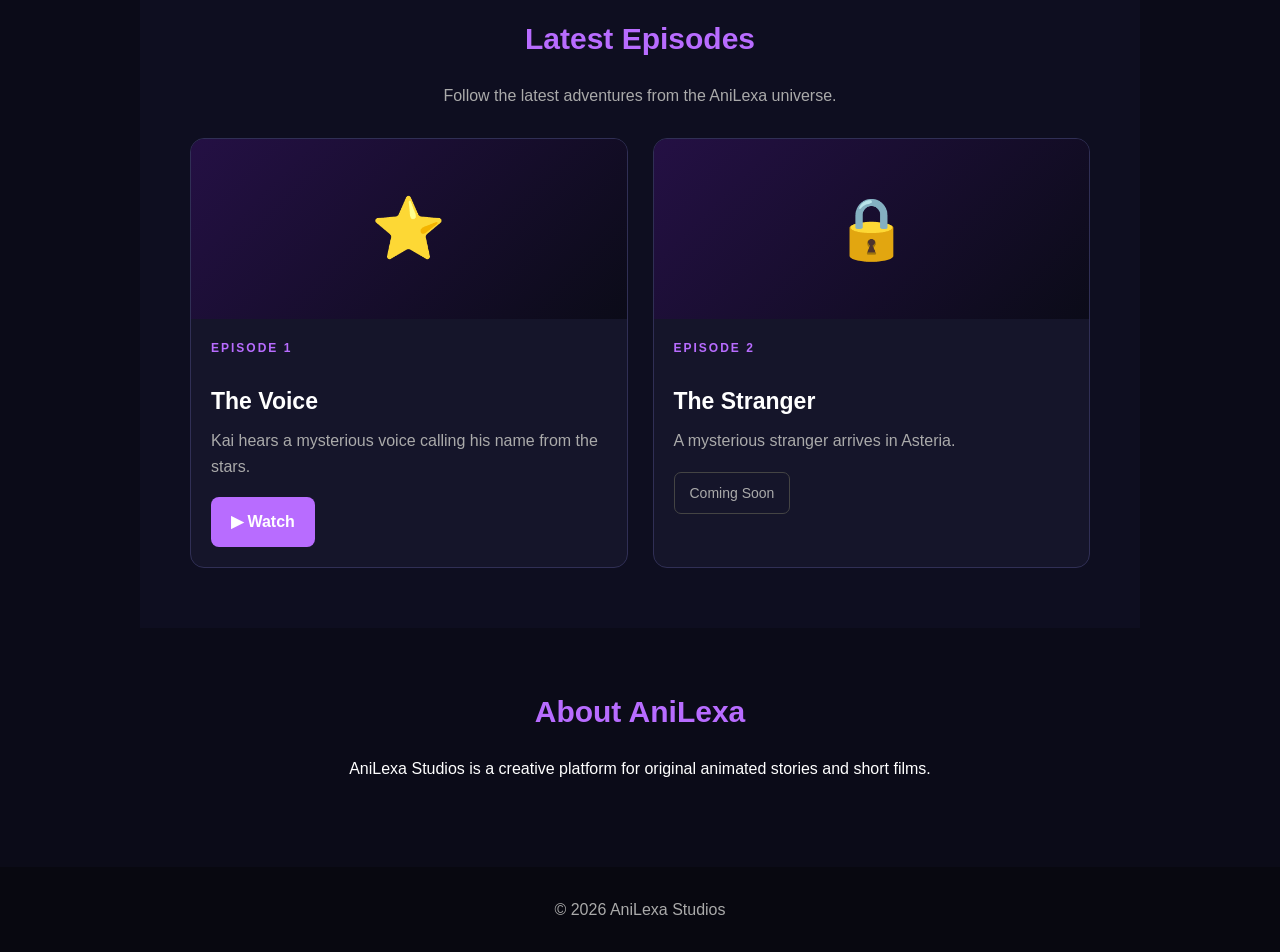
==== commit 31ac8d28: "Update index.html" ====
--- a/index.html
+++ b/index.html
@@ -51,8 +51,8 @@
         <div class="story-card">
 
             <div class="story-image">
-                🎬
-            </div>
+    <img src="H.jpg" alt="Kai - The Boy Who Could Hear the Stars">
+</div>
 
             <div class="story-info">
 
--- a/style.css
+++ b/style.css
@@ -336,4 +336,75 @@
         height: 220px;
     }
 
-}
+}#episodes {
+background-color: #0e0e20;
+}
+
+.section-intro {
+color: #aaa;
+margin-bottom: 30px;
+}
+
+.episode-grid {
+max-width: 900px;
+margin: auto;
+display: grid;
+grid-template-columns: repeat(2, 1fr);
+gap: 25px;
+}
+
+.episode-card {
+background-color: #15152a;
+border: 1px solid #302f55;
+border-radius: 14px;
+overflow: hidden;
+text-align: left;
+}
+
+.episode-placeholder {
+height: 180px;
+background: linear-gradient(135deg, #241044, #0b0b18);
+display: flex;
+align-items: center;
+justify-content: center;
+font-size: 60px;
+}
+
+.episode-info {
+padding: 20px;
+}
+
+.episode-tag {
+color: #b86cff;
+font-size: 12px;
+font-weight: bold;
+letter-spacing: 2px;
+}
+
+.episode-info h3 {
+color: white;
+font-size: 23px;
+margin: 8px 0;
+}
+
+.episode-info p:not(.episode-tag) {
+color: #aaa;
+margin-bottom: 18px;
+}
+
+.coming-soon {
+display: inline-block;
+color: #aaa;
+border: 1px solid #444;
+padding: 9px 15px;
+border-radius: 7px;
+font-size: 14px;
+}
+
+@media (max-width: 600px) {
+
+.episode-grid {
+    grid-template-columns: 1fr;
+}
+
+        }
